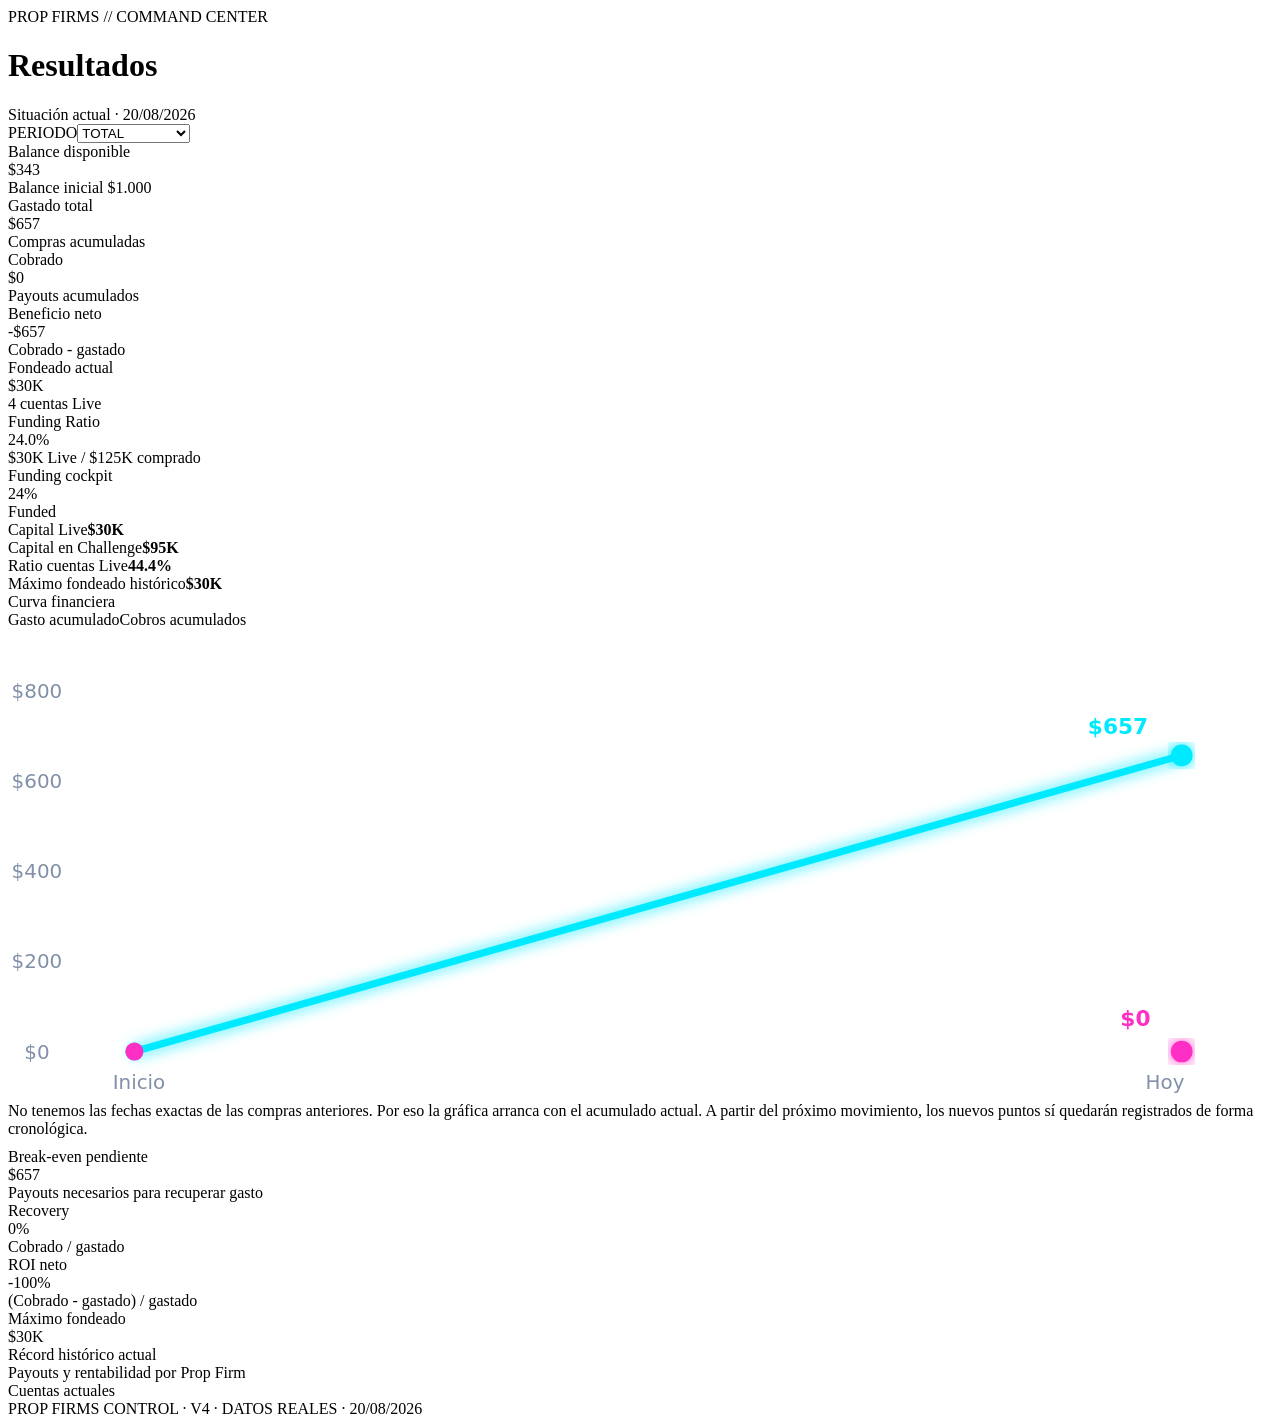
==== index.html @ b9a2f0b6 "Add V4 dashboard layout" ====
<!doctype html><html lang="es"><head><meta charset="utf-8"><meta name="viewport" content="width=device-width,initial-scale=1,viewport-fit=cover"><title>PROP FIRMS // COMMAND CENTER V4</title><link rel="stylesheet" href="style.min.css"></head><body><div class="wrap"><div class="topline"></div><header class="hero"><div class="kicker">PROP FIRMS // COMMAND CENTER</div><h1>Resultados</h1><div class="sub" id="subtitle">Situación actual · 20/08/2026</div><div class="period-row"><span>PERIODO</span><span class="select-wrap"><select id="period"><option value="total">TOTAL</option><option value="2026-08">AGOSTO 2026</option></select></span></div></header><section class="grid results"><div class="card greenLine"><div class="label">Balance disponible</div><div class="value green" id="balance">$343</div><div class="small" id="balanceSmall">Balance inicial $1.000</div></div><div class="card"><div class="label">Gastado total</div><div class="value cyan" id="spent">$657</div><div class="small">Compras acumuladas</div></div><div class="card pinkLine"><div class="label">Cobrado</div><div class="value pink" id="paid">$0</div><div class="small">Payouts acumulados</div></div><div class="card redLine"><div class="label">Beneficio neto</div><div class="value red" id="net">-$657</div><div class="small">Cobrado - gastado</div></div><div class="card greenLine"><div class="label">Fondeado actual</div><div class="value green" id="funded">$30K</div><div class="small" id="liveCount">4 cuentas Live</div></div><div class="card pinkLine"><div class="label">Funding Ratio</div><div class="value pink" id="fundingRatio">24.0%</div><div class="small" id="fundingSmall">$30K Live / $125K comprado</div></div></section><div class="two"><section class="panel"><div class="section-title">Funding cockpit</div><div class="funding-wrap"><div class="donut" id="donut"><div class="donut-inner"><div><div class="donut-number" id="donutNumber">24%</div><div class="donut-label">Funded</div></div></div></div><div><div class="frow"><span>Capital Live</span><strong class="green" id="capitalLive">$30K</strong></div><div class="frow"><span>Capital en Challenge</span><strong class="amber" id="capitalChallenge">$95K</strong></div><div class="frow"><span>Ratio cuentas Live</span><strong class="cyan" id="ratioAccounts">44.4%</strong></div><div class="frow"><span>Máximo fondeado histórico</span><strong class="pink">$30K</strong></div></div></div></section><section class="panel"><div class="section-title">Curva financiera</div><div class="legend"><span class="cyan"><i class="swatch" style="background:var(--cyan)"></i>Gasto acumulado</span><span class="pink"><i class="swatch" style="background:var(--pink)"></i>Cobros acumulados</span></div><div class="chartbox"><svg viewBox="0 0 700 260" role="img" aria-label="Curva acumulada actual de gasto y cobros"><defs><filter id="glowC"><feGaussianBlur stdDeviation="4" result="b"/><feMerge><feMergeNode in="b"/><feMergeNode in="SourceGraphic"/></feMerge></filter><filter id="glowP"><feGaussianBlur stdDeviation="4" result="b"/><feMerge><feMergeNode in="b"/><feMergeNode in="SourceGraphic"/></feMerge></filter></defs><g stroke="rgba(255,255,255,.07)" stroke-width="1"><line x1="58" y1="34" x2="674" y2="34"/><line x1="58" y1="84" x2="674" y2="84"/><line x1="58" y1="134" x2="674" y2="134"/><line x1="58" y1="184" x2="674" y2="184"/><line x1="58" y1="234" x2="674" y2="234"/></g><g fill="#8190a8" font-size="11" font-family="system-ui"><text x="9" y="238">$0</text><text x="2" y="188">$200</text><text x="2" y="138">$400</text><text x="2" y="88">$600</text><text x="2" y="38">$800</text><text x="58" y="255">Inicio</text><text x="630" y="255">Hoy</text></g><polyline id="spendLine" points="70,234 650,70" fill="none" stroke="#00eaff" stroke-width="4" stroke-linecap="round" filter="url(#glowC)"/><circle cx="70" cy="234" r="5" fill="#00eaff"/><circle id="spendDot" cx="650" cy="70" r="6" fill="#00eaff" filter="url(#glowC)"/><polyline id="paidLine" points="70,234 650,234" fill="none" stroke="#ff2ec4" stroke-width="4" stroke-linecap="round" filter="url(#glowP)"/><circle cx="70" cy="234" r="5" fill="#ff2ec4"/><circle id="paidDot" cx="650" cy="234" r="6" fill="#ff2ec4" filter="url(#glowP)"/><g font-size="12" font-family="system-ui" font-weight="700"><text id="spendLabel" x="598" y="58" fill="#00eaff">$657</text><text id="paidLabel" x="616" y="220" fill="#ff2ec4">$0</text></g></svg></div><div class="note" id="chartNote">No tenemos las fechas exactas de las compras anteriores. Por eso la gráfica arranca con el acumulado actual. A partir del próximo movimiento, los nuevos puntos sí quedarán registrados de forma cronológica.</div></section></div><section class="grid mini" style="margin-top:10px"><div class="card"><div class="label">Break-even pendiente</div><div class="value amber" id="breakeven">$657</div><div class="small">Payouts necesarios para recuperar gasto</div></div><div class="card greenLine"><div class="label">Recovery</div><div class="value green" id="recovery">0%</div><div class="small">Cobrado / gastado</div></div><div class="card redLine"><div class="label">ROI neto</div><div class="value red" id="roi">-100%</div><div class="small">(Cobrado - gastado) / gastado</div></div><div class="card greenLine"><div class="label">Máximo fondeado</div><div class="value green">$30K</div><div class="small">Récord histórico actual</div></div></section><section class="panel"><div class="section-title">Payouts y rentabilidad por Prop Firm</div><div class="firmgrid" id="firmGrid"></div></section><section class="panel"><div class="section-title">Cuentas actuales</div><div id="accountList"></div></section><div class="footer">PROP FIRMS CONTROL · V4 · DATOS REALES · 20/08/2026</div></div><script src="app.min.js"></script></body></html>
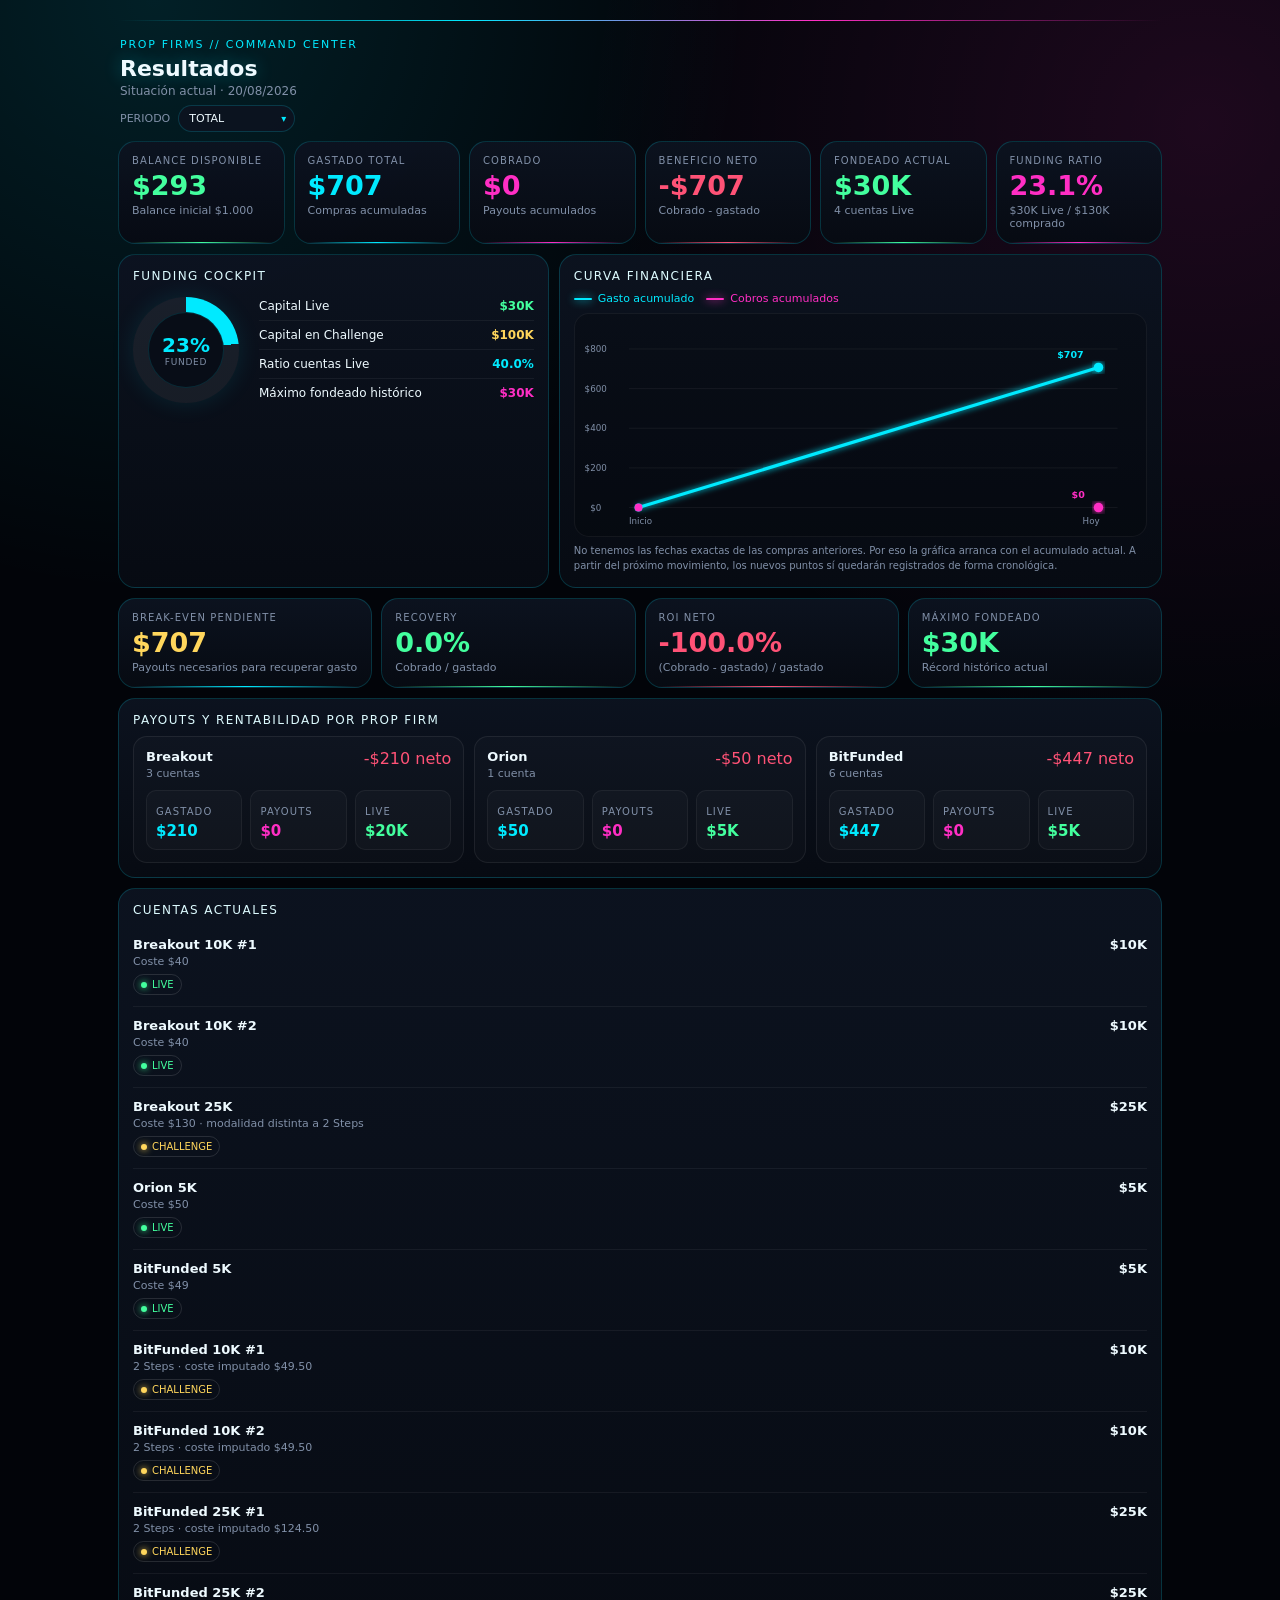
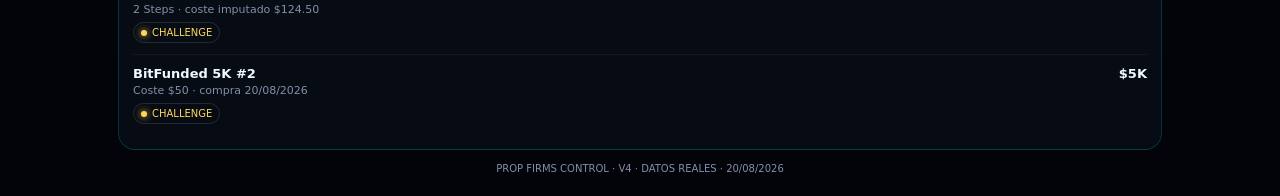
==== commit e31e2ada: "Load live data updates" ====
--- a/index.html
+++ b/index.html
@@ -1 +1 @@
-<!doctype html><html lang="es"><head><meta charset="utf-8"><meta name="viewport" content="width=device-width,initial-scale=1,viewport-fit=cover"><title>PROP FIRMS // COMMAND CENTER V4</title><link rel="stylesheet" href="style.min.css"></head><body><div class="wrap"><div class="topline"></div><header class="hero"><div class="kicker">PROP FIRMS // COMMAND CENTER</div><h1>Resultados</h1><div class="sub" id="subtitle">Situación actual · 20/08/2026</div><div class="period-row"><span>PERIODO</span><span class="select-wrap"><select id="period"><option value="total">TOTAL</option><option value="2026-08">AGOSTO 2026</option></select></span></div></header><section class="grid results"><div class="card greenLine"><div class="label">Balance disponible</div><div class="value green" id="balance">$343</div><div class="small" id="balanceSmall">Balance inicial $1.000</div></div><div class="card"><div class="label">Gastado total</div><div class="value cyan" id="spent">$657</div><div class="small">Compras acumuladas</div></div><div class="card pinkLine"><div class="label">Cobrado</div><div class="value pink" id="paid">$0</div><div class="small">Payouts acumulados</div></div><div class="card redLine"><div class="label">Beneficio neto</div><div class="value red" id="net">-$657</div><div class="small">Cobrado - gastado</div></div><div class="card greenLine"><div class="label">Fondeado actual</div><div class="value green" id="funded">$30K</div><div class="small" id="liveCount">4 cuentas Live</div></div><div class="card pinkLine"><div class="label">Funding Ratio</div><div class="value pink" id="fundingRatio">24.0%</div><div class="small" id="fundingSmall">$30K Live / $125K comprado</div></div></section><div class="two"><section class="panel"><div class="section-title">Funding cockpit</div><div class="funding-wrap"><div class="donut" id="donut"><div class="donut-inner"><div><div class="donut-number" id="donutNumber">24%</div><div class="donut-label">Funded</div></div></div></div><div><div class="frow"><span>Capital Live</span><strong class="green" id="capitalLive">$30K</strong></div><div class="frow"><span>Capital en Challenge</span><strong class="amber" id="capitalChallenge">$95K</strong></div><div class="frow"><span>Ratio cuentas Live</span><strong class="cyan" id="ratioAccounts">44.4%</strong></div><div class="frow"><span>Máximo fondeado histórico</span><strong class="pink">$30K</strong></div></div></div></section><section class="panel"><div class="section-title">Curva financiera</div><div class="legend"><span class="cyan"><i class="swatch" style="background:var(--cyan)"></i>Gasto acumulado</span><span class="pink"><i class="swatch" style="background:var(--pink)"></i>Cobros acumulados</span></div><div class="chartbox"><svg viewBox="0 0 700 260" role="img" aria-label="Curva acumulada actual de gasto y cobros"><defs><filter id="glowC"><feGaussianBlur stdDeviation="4" result="b"/><feMerge><feMergeNode in="b"/><feMergeNode in="SourceGraphic"/></feMerge></filter><filter id="glowP"><feGaussianBlur stdDeviation="4" result="b"/><feMerge><feMergeNode in="b"/><feMergeNode in="SourceGraphic"/></feMerge></filter></defs><g stroke="rgba(255,255,255,.07)" stroke-width="1"><line x1="58" y1="34" x2="674" y2="34"/><line x1="58" y1="84" x2="674" y2="84"/><line x1="58" y1="134" x2="674" y2="134"/><line x1="58" y1="184" x2="674" y2="184"/><line x1="58" y1="234" x2="674" y2="234"/></g><g fill="#8190a8" font-size="11" font-family="system-ui"><text x="9" y="238">$0</text><text x="2" y="188">$200</text><text x="2" y="138">$400</text><text x="2" y="88">$600</text><text x="2" y="38">$800</text><text x="58" y="255">Inicio</text><text x="630" y="255">Hoy</text></g><polyline id="spendLine" points="70,234 650,70" fill="none" stroke="#00eaff" stroke-width="4" stroke-linecap="round" filter="url(#glowC)"/><circle cx="70" cy="234" r="5" fill="#00eaff"/><circle id="spendDot" cx="650" cy="70" r="6" fill="#00eaff" filter="url(#glowC)"/><polyline id="paidLine" points="70,234 650,234" fill="none" stroke="#ff2ec4" stroke-width="4" stroke-linecap="round" filter="url(#glowP)"/><circle cx="70" cy="234" r="5" fill="#ff2ec4"/><circle id="paidDot" cx="650" cy="234" r="6" fill="#ff2ec4" filter="url(#glowP)"/><g font-size="12" font-family="system-ui" font-weight="700"><text id="spendLabel" x="598" y="58" fill="#00eaff">$657</text><text id="paidLabel" x="616" y="220" fill="#ff2ec4">$0</text></g></svg></div><div class="note" id="chartNote">No tenemos las fechas exactas de las compras anteriores. Por eso la gráfica arranca con el acumulado actual. A partir del próximo movimiento, los nuevos puntos sí quedarán registrados de forma cronológica.</div></section></div><section class="grid mini" style="margin-top:10px"><div class="card"><div class="label">Break-even pendiente</div><div class="value amber" id="breakeven">$657</div><div class="small">Payouts necesarios para recuperar gasto</div></div><div class="card greenLine"><div class="label">Recovery</div><div class="value green" id="recovery">0%</div><div class="small">Cobrado / gastado</div></div><div class="card redLine"><div class="label">ROI neto</div><div class="value red" id="roi">-100%</div><div class="small">(Cobrado - gastado) / gastado</div></div><div class="card greenLine"><div class="label">Máximo fondeado</div><div class="value green">$30K</div><div class="small">Récord histórico actual</div></div></section><section class="panel"><div class="section-title">Payouts y rentabilidad por Prop Firm</div><div class="firmgrid" id="firmGrid"></div></section><section class="panel"><div class="section-title">Cuentas actuales</div><div id="accountList"></div></section><div class="footer">PROP FIRMS CONTROL · V4 · DATOS REALES · 20/08/2026</div></div><script src="app.min.js"></script></body></html>+<!doctype html><html lang="es"><head><meta charset="utf-8"><meta name="viewport" content="width=device-width,initial-scale=1,viewport-fit=cover"><title>PROP FIRMS // COMMAND CENTER V4</title><link rel="stylesheet" href="style.min.css"></head><body><div class="wrap"><div class="topline"></div><header class="hero"><div class="kicker">PROP FIRMS // COMMAND CENTER</div><h1>Resultados</h1><div class="sub" id="subtitle">Situación actual · 20/08/2026</div><div class="period-row"><span>PERIODO</span><span class="select-wrap"><select id="period"><option value="total">TOTAL</option><option value="2026-08">AGOSTO 2026</option></select></span></div></header><section class="grid results"><div class="card greenLine"><div class="label">Balance disponible</div><div class="value green" id="balance">$343</div><div class="small" id="balanceSmall">Balance inicial $1.000</div></div><div class="card"><div class="label">Gastado total</div><div class="value cyan" id="spent">$657</div><div class="small">Compras acumuladas</div></div><div class="card pinkLine"><div class="label">Cobrado</div><div class="value pink" id="paid">$0</div><div class="small">Payouts acumulados</div></div><div class="card redLine"><div class="label">Beneficio neto</div><div class="value red" id="net">-$657</div><div class="small">Cobrado - gastado</div></div><div class="card greenLine"><div class="label">Fondeado actual</div><div class="value green" id="funded">$30K</div><div class="small" id="liveCount">4 cuentas Live</div></div><div class="card pinkLine"><div class="label">Funding Ratio</div><div class="value pink" id="fundingRatio">24.0%</div><div class="small" id="fundingSmall">$30K Live / $125K comprado</div></div></section><div class="two"><section class="panel"><div class="section-title">Funding cockpit</div><div class="funding-wrap"><div class="donut" id="donut"><div class="donut-inner"><div><div class="donut-number" id="donutNumber">24%</div><div class="donut-label">Funded</div></div></div></div><div><div class="frow"><span>Capital Live</span><strong class="green" id="capitalLive">$30K</strong></div><div class="frow"><span>Capital en Challenge</span><strong class="amber" id="capitalChallenge">$95K</strong></div><div class="frow"><span>Ratio cuentas Live</span><strong class="cyan" id="ratioAccounts">44.4%</strong></div><div class="frow"><span>Máximo fondeado histórico</span><strong class="pink">$30K</strong></div></div></div></section><section class="panel"><div class="section-title">Curva financiera</div><div class="legend"><span class="cyan"><i class="swatch" style="background:var(--cyan)"></i>Gasto acumulado</span><span class="pink"><i class="swatch" style="background:var(--pink)"></i>Cobros acumulados</span></div><div class="chartbox"><svg viewBox="0 0 700 260" role="img" aria-label="Curva acumulada actual de gasto y cobros"><defs><filter id="glowC"><feGaussianBlur stdDeviation="4" result="b"/><feMerge><feMergeNode in="b"/><feMergeNode in="SourceGraphic"/></feMerge></filter><filter id="glowP"><feGaussianBlur stdDeviation="4" result="b"/><feMerge><feMergeNode in="b"/><feMergeNode in="SourceGraphic"/></feMerge></filter></defs><g stroke="rgba(255,255,255,.07)" stroke-width="1"><line x1="58" y1="34" x2="674" y2="34"/><line x1="58" y1="84" x2="674" y2="84"/><line x1="58" y1="134" x2="674" y2="134"/><line x1="58" y1="184" x2="674" y2="184"/><line x1="58" y1="234" x2="674" y2="234"/></g><g fill="#8190a8" font-size="11" font-family="system-ui"><text x="9" y="238">$0</text><text x="2" y="188">$200</text><text x="2" y="138">$400</text><text x="2" y="88">$600</text><text x="2" y="38">$800</text><text x="58" y="255">Inicio</text><text x="630" y="255">Hoy</text></g><polyline id="spendLine" points="70,234 650,70" fill="none" stroke="#00eaff" stroke-width="4" stroke-linecap="round" filter="url(#glowC)"/><circle cx="70" cy="234" r="5" fill="#00eaff"/><circle id="spendDot" cx="650" cy="70" r="6" fill="#00eaff" filter="url(#glowC)"/><polyline id="paidLine" points="70,234 650,234" fill="none" stroke="#ff2ec4" stroke-width="4" stroke-linecap="round" filter="url(#glowP)"/><circle cx="70" cy="234" r="5" fill="#ff2ec4"/><circle id="paidDot" cx="650" cy="234" r="6" fill="#ff2ec4" filter="url(#glowP)"/><g font-size="12" font-family="system-ui" font-weight="700"><text id="spendLabel" x="598" y="58" fill="#00eaff">$657</text><text id="paidLabel" x="616" y="220" fill="#ff2ec4">$0</text></g></svg></div><div class="note" id="chartNote">No tenemos las fechas exactas de las compras anteriores. Por eso la gráfica arranca con el acumulado actual. A partir del próximo movimiento, los nuevos puntos sí quedarán registrados de forma cronológica.</div></section></div><section class="grid mini" style="margin-top:10px"><div class="card"><div class="label">Break-even pendiente</div><div class="value amber" id="breakeven">$657</div><div class="small">Payouts necesarios para recuperar gasto</div></div><div class="card greenLine"><div class="label">Recovery</div><div class="value green" id="recovery">0%</div><div class="small">Cobrado / gastado</div></div><div class="card redLine"><div class="label">ROI neto</div><div class="value red" id="roi">-100%</div><div class="small">(Cobrado - gastado) / gastado</div></div><div class="card greenLine"><div class="label">Máximo fondeado</div><div class="value green">$30K</div><div class="small">Récord histórico actual</div></div></section><section class="panel"><div class="section-title">Payouts y rentabilidad por Prop Firm</div><div class="firmgrid" id="firmGrid"></div></section><section class="panel"><div class="section-title">Cuentas actuales</div><div id="accountList"></div></section><div class="footer">PROP FIRMS CONTROL · V4 · DATOS REALES · 20/08/2026</div></div><script src="app.min.js"></script><script src="data-live.js"></script></body></html>
--- a/style.min.css
+++ b/style.min.css
@@ -0,0 +1 @@
+:root{--bg:#020409;--panel:#080d17;--panel2:#0c1321;--cyan:#00eaff;--pink:#ff2ec4;--green:#43ff9e;--red:#ff5276;--amber:#ffd65c;--text:#eefaff;--muted:#8190a8;--line:rgba(0,234,255,.18);}*{box-sizing:border-box}body{margin:0;color:var(--text);font-family:Inter,system-ui,-apple-system,Segoe UI,Roboto,sans-serif;background:radial-gradient(circle at 12% 0,rgba(0,234,255,.12),transparent 28%),radial-gradient(circle at 94% 7%,rgba(255,46,196,.11),transparent 30%),var(--bg);}.wrap{max-width:1080px;margin:auto;padding:12px}.topline{height:1px;background:linear-gradient(90deg,transparent,var(--cyan),var(--pink),transparent);margin:2px 0 12px}.hero{padding:5px 2px 7px}.kicker{font-size:11px;letter-spacing:.16em;color:var(--cyan);text-transform:uppercase}h1{font-size:22px;margin:5px 0 3px;text-shadow:0 0 18px rgba(0,234,255,.30)}.sub{font-size:12px;color:var(--muted)}.grid{display:grid;gap:9px}.results{grid-template-columns:repeat(2,1fr)}.card,.panel{background:linear-gradient(180deg,rgba(12,19,32,.96),rgba(7,11,19,.96));border:1px solid var(--line);border-radius:17px;}.card{padding:13px;position:relative;overflow:hidden}.card:after{content:"";position:absolute;left:12px;right:12px;bottom:0;height:1px;background:linear-gradient(90deg,transparent,var(--cyan),transparent)}.card.pinkLine:after{background:linear-gradient(90deg,transparent,var(--pink),transparent)}.card.greenLine:after{background:linear-gradient(90deg,transparent,var(--green),transparent)}.card.redLine:after{background:linear-gradient(90deg,transparent,var(--red),transparent)}.label{font-size:10px;letter-spacing:.11em;text-transform:uppercase;color:var(--muted)}.value{font-size:25px;font-weight:800;margin-top:4px}.small{font-size:11px;color:var(--muted);margin-top:3px}.cyan{color:var(--cyan)}.pink{color:var(--pink)}.green{color:var(--green)}.red{color:var(--red)}.amber{color:var(--amber)}.panel{padding:14px;margin-top:10px}.section-title{font-size:12px;letter-spacing:.12em;text-transform:uppercase;color:#ddfbff;margin-bottom:9px}.funding-wrap{display:grid;grid-template-columns:112px 1fr;gap:14px;align-items:center}.donut{width:106px;height:106px;border-radius:50%;background:conic-gradient(var(--cyan) 0 var(--funding,24%),rgba(255,255,255,.06) var(--funding,24%) 100%);display:grid;place-items:center;box-shadow:0 0 24px rgba(0,234,255,.10)}.donut-inner{width:76px;height:76px;border-radius:50%;background:#080d17;display:grid;place-items:center;text-align:center;border:1px solid rgba(0,234,255,.14)}.donut-number{font-size:20px;font-weight:800;color:var(--cyan)}.donut-label{font-size:9px;color:var(--muted);text-transform:uppercase;letter-spacing:.08em}.frow{display:flex;justify-content:space-between;gap:8px;padding:7px 0;border-bottom:1px solid rgba(255,255,255,.055);font-size:12px}.frow:last-child{border-bottom:none}.chartbox{margin-top:8px;border-radius:15px;background:rgba(0,0,0,.16);border:1px solid rgba(255,255,255,.055);padding:8px}.legend{display:flex;flex-wrap:wrap;gap:12px;font-size:11px;color:var(--muted);margin:2px 0 8px}.legend span{display:inline-flex;align-items:center;gap:6px}.swatch{width:18px;height:2px;border-radius:8px;box-shadow:0 0 8px currentColor}svg{width:100%;height:auto;display:block}.account{display:grid;grid-template-columns:1fr auto;gap:10px;padding:11px 0;border-bottom:1px solid rgba(255,255,255,.055)}.account:last-child{border-bottom:none}.name{font-size:13px;font-weight:700}.meta{font-size:11px;color:var(--muted);margin-top:3px}.badge{display:inline-flex;align-items:center;gap:5px;border-radius:999px;padding:4px 7px;font-size:10px;border:1px solid rgba(255,255,255,.12);margin-top:6px}.dot{width:6px;height:6px;border-radius:50%;background:currentColor;box-shadow:0 0 7px currentColor}.amount{text-align:right;font-weight:700;font-size:13px}.mini{grid-template-columns:repeat(2,1fr)}.firmgrid{display:grid;gap:10px}.firm-card{border:1px solid rgba(255,255,255,.07);border-radius:14px;padding:12px;background:rgba(255,255,255,.02)}.firm-head{display:flex;justify-content:space-between;gap:12px;align-items:flex-start}.firm-name{font-weight:800;font-size:13px}.firm-metrics{display:grid;grid-template-columns:repeat(3,1fr);gap:8px;margin-top:10px}.firm-metrics div{background:rgba(255,255,255,.025);border:1px solid rgba(255,255,255,.055);border-radius:10px;padding:9px}.firm-metrics strong{display:block;margin-top:3px;font-size:15px}.note{font-size:10px;color:var(--muted);margin-top:7px;line-height:1.45}.footer{text-align:center;color:var(--muted);font-size:10px;padding:13px 0 4px}.period-row{display:flex;align-items:center;gap:8px;margin:7px 0 2px;font-size:11px;color:var(--muted)}.period-row select{appearance:none;background:rgba(12,19,32,.96);color:var(--text);border:1px solid var(--line);border-radius:999px;padding:6px 26px 6px 10px;font:inherit;outline:none}.period-row .select-wrap{position:relative;display:inline-flex;align-items:center}.period-row .select-wrap:after{content:"▾";position:absolute;right:9px;color:var(--cyan);pointer-events:none;font-size:10px}@media(min-width:760px){.wrap{padding:18px}.results{grid-template-columns:repeat(6,1fr)}.mini{grid-template-columns:repeat(4,1fr)}.value{font-size:27px}.two{display:grid;grid-template-columns:1fr 1.4fr;gap:10px}.two .panel{margin-top:10px}.firmgrid{grid-template-columns:repeat(3,1fr)}}
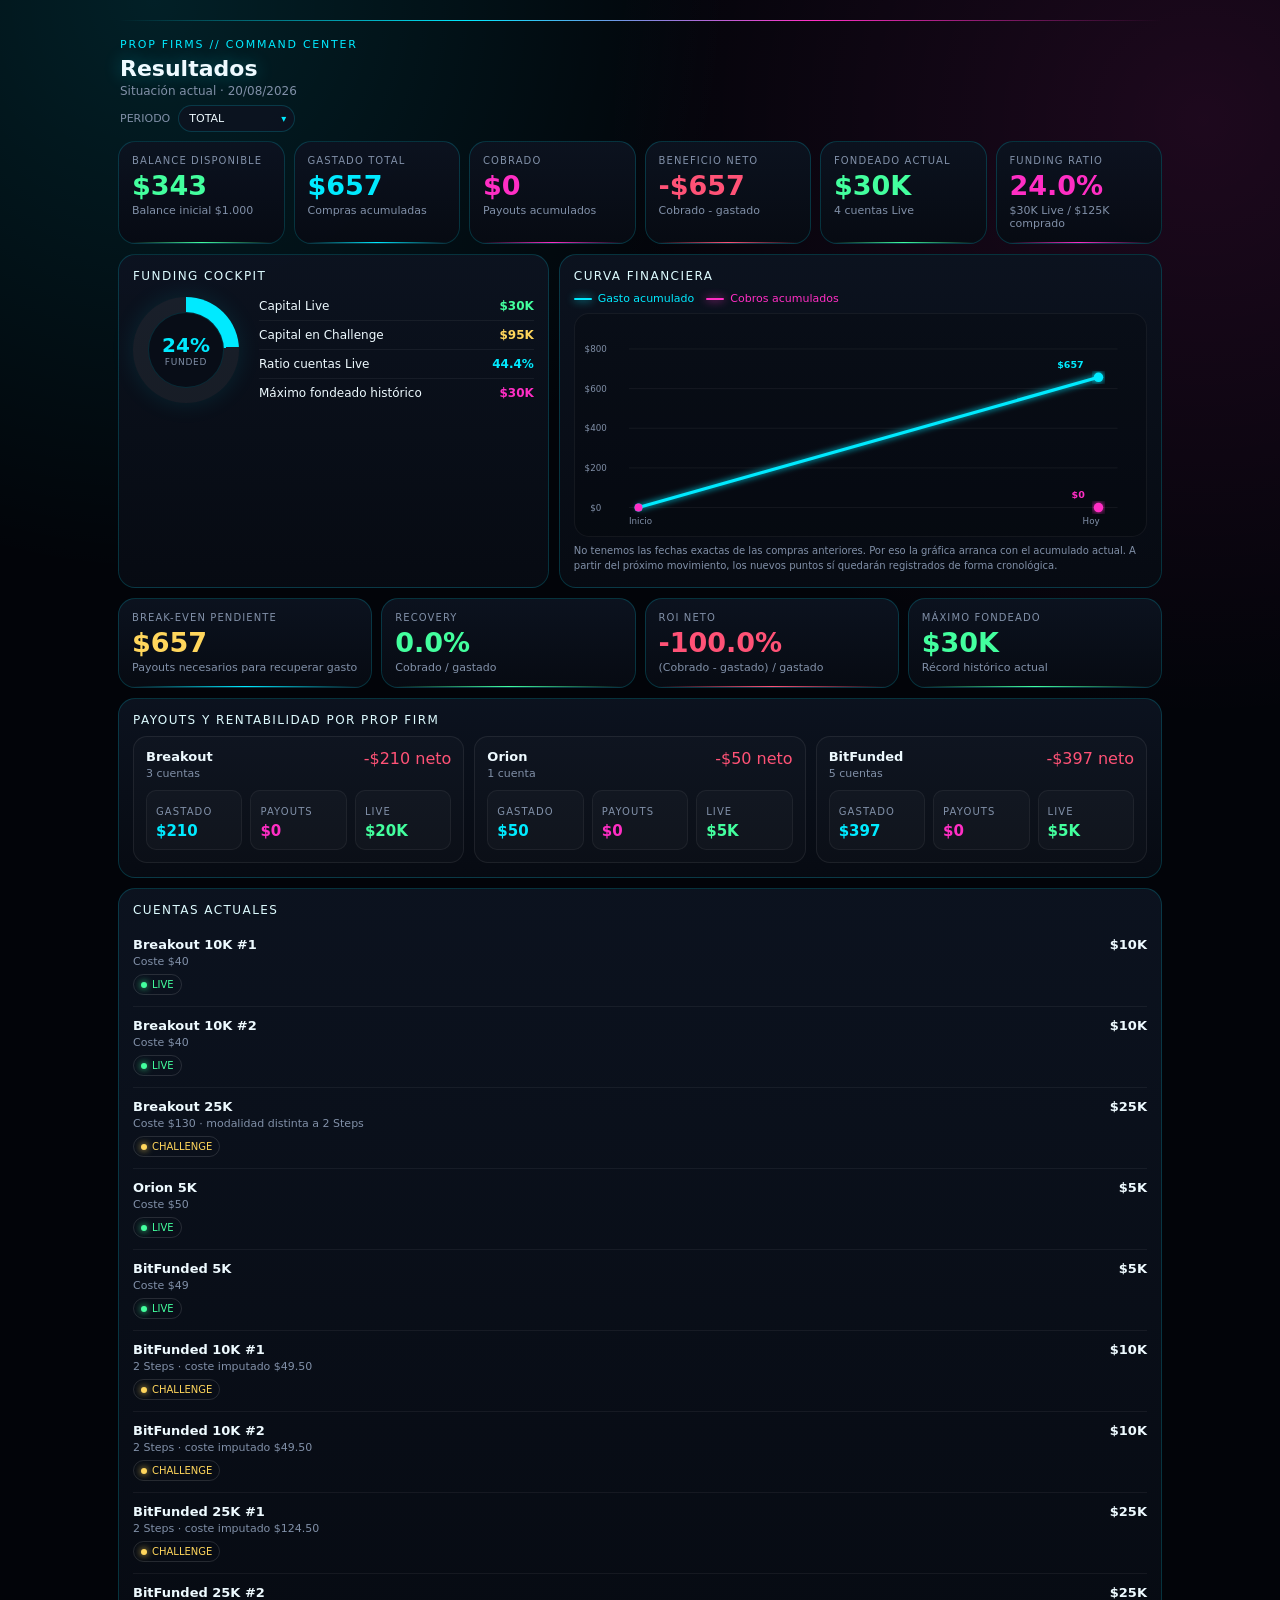
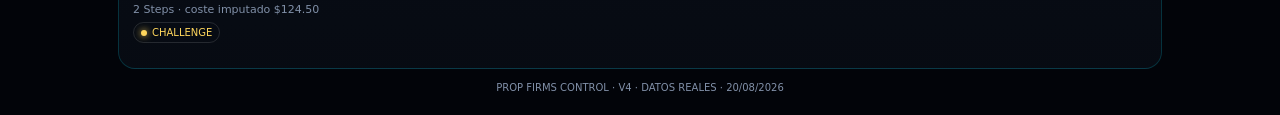
==== commit 1f077003: "Remove test purchase hook" ====
--- a/index.html
+++ b/index.html
@@ -1 +1 @@
-<!doctype html><html lang="es"><head><meta charset="utf-8"><meta name="viewport" content="width=device-width,initial-scale=1,viewport-fit=cover"><title>PROP FIRMS // COMMAND CENTER V4</title><link rel="stylesheet" href="style.min.css"></head><body><div class="wrap"><div class="topline"></div><header class="hero"><div class="kicker">PROP FIRMS // COMMAND CENTER</div><h1>Resultados</h1><div class="sub" id="subtitle">Situación actual · 20/08/2026</div><div class="period-row"><span>PERIODO</span><span class="select-wrap"><select id="period"><option value="total">TOTAL</option><option value="2026-08">AGOSTO 2026</option></select></span></div></header><section class="grid results"><div class="card greenLine"><div class="label">Balance disponible</div><div class="value green" id="balance">$343</div><div class="small" id="balanceSmall">Balance inicial $1.000</div></div><div class="card"><div class="label">Gastado total</div><div class="value cyan" id="spent">$657</div><div class="small">Compras acumuladas</div></div><div class="card pinkLine"><div class="label">Cobrado</div><div class="value pink" id="paid">$0</div><div class="small">Payouts acumulados</div></div><div class="card redLine"><div class="label">Beneficio neto</div><div class="value red" id="net">-$657</div><div class="small">Cobrado - gastado</div></div><div class="card greenLine"><div class="label">Fondeado actual</div><div class="value green" id="funded">$30K</div><div class="small" id="liveCount">4 cuentas Live</div></div><div class="card pinkLine"><div class="label">Funding Ratio</div><div class="value pink" id="fundingRatio">24.0%</div><div class="small" id="fundingSmall">$30K Live / $125K comprado</div></div></section><div class="two"><section class="panel"><div class="section-title">Funding cockpit</div><div class="funding-wrap"><div class="donut" id="donut"><div class="donut-inner"><div><div class="donut-number" id="donutNumber">24%</div><div class="donut-label">Funded</div></div></div></div><div><div class="frow"><span>Capital Live</span><strong class="green" id="capitalLive">$30K</strong></div><div class="frow"><span>Capital en Challenge</span><strong class="amber" id="capitalChallenge">$95K</strong></div><div class="frow"><span>Ratio cuentas Live</span><strong class="cyan" id="ratioAccounts">44.4%</strong></div><div class="frow"><span>Máximo fondeado histórico</span><strong class="pink">$30K</strong></div></div></div></section><section class="panel"><div class="section-title">Curva financiera</div><div class="legend"><span class="cyan"><i class="swatch" style="background:var(--cyan)"></i>Gasto acumulado</span><span class="pink"><i class="swatch" style="background:var(--pink)"></i>Cobros acumulados</span></div><div class="chartbox"><svg viewBox="0 0 700 260" role="img" aria-label="Curva acumulada actual de gasto y cobros"><defs><filter id="glowC"><feGaussianBlur stdDeviation="4" result="b"/><feMerge><feMergeNode in="b"/><feMergeNode in="SourceGraphic"/></feMerge></filter><filter id="glowP"><feGaussianBlur stdDeviation="4" result="b"/><feMerge><feMergeNode in="b"/><feMergeNode in="SourceGraphic"/></feMerge></filter></defs><g stroke="rgba(255,255,255,.07)" stroke-width="1"><line x1="58" y1="34" x2="674" y2="34"/><line x1="58" y1="84" x2="674" y2="84"/><line x1="58" y1="134" x2="674" y2="134"/><line x1="58" y1="184" x2="674" y2="184"/><line x1="58" y1="234" x2="674" y2="234"/></g><g fill="#8190a8" font-size="11" font-family="system-ui"><text x="9" y="238">$0</text><text x="2" y="188">$200</text><text x="2" y="138">$400</text><text x="2" y="88">$600</text><text x="2" y="38">$800</text><text x="58" y="255">Inicio</text><text x="630" y="255">Hoy</text></g><polyline id="spendLine" points="70,234 650,70" fill="none" stroke="#00eaff" stroke-width="4" stroke-linecap="round" filter="url(#glowC)"/><circle cx="70" cy="234" r="5" fill="#00eaff"/><circle id="spendDot" cx="650" cy="70" r="6" fill="#00eaff" filter="url(#glowC)"/><polyline id="paidLine" points="70,234 650,234" fill="none" stroke="#ff2ec4" stroke-width="4" stroke-linecap="round" filter="url(#glowP)"/><circle cx="70" cy="234" r="5" fill="#ff2ec4"/><circle id="paidDot" cx="650" cy="234" r="6" fill="#ff2ec4" filter="url(#glowP)"/><g font-size="12" font-family="system-ui" font-weight="700"><text id="spendLabel" x="598" y="58" fill="#00eaff">$657</text><text id="paidLabel" x="616" y="220" fill="#ff2ec4">$0</text></g></svg></div><div class="note" id="chartNote">No tenemos las fechas exactas de las compras anteriores. Por eso la gráfica arranca con el acumulado actual. A partir del próximo movimiento, los nuevos puntos sí quedarán registrados de forma cronológica.</div></section></div><section class="grid mini" style="margin-top:10px"><div class="card"><div class="label">Break-even pendiente</div><div class="value amber" id="breakeven">$657</div><div class="small">Payouts necesarios para recuperar gasto</div></div><div class="card greenLine"><div class="label">Recovery</div><div class="value green" id="recovery">0%</div><div class="small">Cobrado / gastado</div></div><div class="card redLine"><div class="label">ROI neto</div><div class="value red" id="roi">-100%</div><div class="small">(Cobrado - gastado) / gastado</div></div><div class="card greenLine"><div class="label">Máximo fondeado</div><div class="value green">$30K</div><div class="small">Récord histórico actual</div></div></section><section class="panel"><div class="section-title">Payouts y rentabilidad por Prop Firm</div><div class="firmgrid" id="firmGrid"></div></section><section class="panel"><div class="section-title">Cuentas actuales</div><div id="accountList"></div></section><div class="footer">PROP FIRMS CONTROL · V4 · DATOS REALES · 20/08/2026</div></div><script src="app.min.js"></script><script src="data-live.js"></script></body></html>+<!doctype html><html lang="es"><head><meta charset="utf-8"><meta name="viewport" content="width=device-width,initial-scale=1,viewport-fit=cover"><title>PROP FIRMS // COMMAND CENTER V4</title><link rel="stylesheet" href="style.min.css"></head><body><div class="wrap"><div class="topline"></div><header class="hero"><div class="kicker">PROP FIRMS // COMMAND CENTER</div><h1>Resultados</h1><div class="sub" id="subtitle">Situación actual · 20/08/2026</div><div class="period-row"><span>PERIODO</span><span class="select-wrap"><select id="period"><option value="total">TOTAL</option><option value="2026-08">AGOSTO 2026</option></select></span></div></header><section class="grid results"><div class="card greenLine"><div class="label">Balance disponible</div><div class="value green" id="balance">$343</div><div class="small" id="balanceSmall">Balance inicial $1.000</div></div><div class="card"><div class="label">Gastado total</div><div class="value cyan" id="spent">$657</div><div class="small">Compras acumuladas</div></div><div class="card pinkLine"><div class="label">Cobrado</div><div class="value pink" id="paid">$0</div><div class="small">Payouts acumulados</div></div><div class="card redLine"><div class="label">Beneficio neto</div><div class="value red" id="net">-$657</div><div class="small">Cobrado - gastado</div></div><div class="card greenLine"><div class="label">Fondeado actual</div><div class="value green" id="funded">$30K</div><div class="small" id="liveCount">4 cuentas Live</div></div><div class="card pinkLine"><div class="label">Funding Ratio</div><div class="value pink" id="fundingRatio">24.0%</div><div class="small" id="fundingSmall">$30K Live / $125K comprado</div></div></section><div class="two"><section class="panel"><div class="section-title">Funding cockpit</div><div class="funding-wrap"><div class="donut" id="donut"><div class="donut-inner"><div><div class="donut-number" id="donutNumber">24%</div><div class="donut-label">Funded</div></div></div></div><div><div class="frow"><span>Capital Live</span><strong class="green" id="capitalLive">$30K</strong></div><div class="frow"><span>Capital en Challenge</span><strong class="amber" id="capitalChallenge">$95K</strong></div><div class="frow"><span>Ratio cuentas Live</span><strong class="cyan" id="ratioAccounts">44.4%</strong></div><div class="frow"><span>Máximo fondeado histórico</span><strong class="pink">$30K</strong></div></div></div></section><section class="panel"><div class="section-title">Curva financiera</div><div class="legend"><span class="cyan"><i class="swatch" style="background:var(--cyan)"></i>Gasto acumulado</span><span class="pink"><i class="swatch" style="background:var(--pink)"></i>Cobros acumulados</span></div><div class="chartbox"><svg viewBox="0 0 700 260" role="img" aria-label="Curva acumulada actual de gasto y cobros"><defs><filter id="glowC"><feGaussianBlur stdDeviation="4" result="b"/><feMerge><feMergeNode in="b"/><feMergeNode in="SourceGraphic"/></feMerge></filter><filter id="glowP"><feGaussianBlur stdDeviation="4" result="b"/><feMerge><feMergeNode in="b"/><feMergeNode in="SourceGraphic"/></feMerge></filter></defs><g stroke="rgba(255,255,255,.07)" stroke-width="1"><line x1="58" y1="34" x2="674" y2="34"/><line x1="58" y1="84" x2="674" y2="84"/><line x1="58" y1="134" x2="674" y2="134"/><line x1="58" y1="184" x2="674" y2="184"/><line x1="58" y1="234" x2="674" y2="234"/></g><g fill="#8190a8" font-size="11" font-family="system-ui"><text x="9" y="238">$0</text><text x="2" y="188">$200</text><text x="2" y="138">$400</text><text x="2" y="88">$600</text><text x="2" y="38">$800</text><text x="58" y="255">Inicio</text><text x="630" y="255">Hoy</text></g><polyline id="spendLine" points="70,234 650,70" fill="none" stroke="#00eaff" stroke-width="4" stroke-linecap="round" filter="url(#glowC)"/><circle cx="70" cy="234" r="5" fill="#00eaff"/><circle id="spendDot" cx="650" cy="70" r="6" fill="#00eaff" filter="url(#glowC)"/><polyline id="paidLine" points="70,234 650,234" fill="none" stroke="#ff2ec4" stroke-width="4" stroke-linecap="round" filter="url(#glowP)"/><circle cx="70" cy="234" r="5" fill="#ff2ec4"/><circle id="paidDot" cx="650" cy="234" r="6" fill="#ff2ec4" filter="url(#glowP)"/><g font-size="12" font-family="system-ui" font-weight="700"><text id="spendLabel" x="598" y="58" fill="#00eaff">$657</text><text id="paidLabel" x="616" y="220" fill="#ff2ec4">$0</text></g></svg></div><div class="note" id="chartNote">No tenemos las fechas exactas de las compras anteriores. Por eso la gráfica arranca con el acumulado actual. A partir del próximo movimiento, los nuevos puntos sí quedarán registrados de forma cronológica.</div></section></div><section class="grid mini" style="margin-top:10px"><div class="card"><div class="label">Break-even pendiente</div><div class="value amber" id="breakeven">$657</div><div class="small">Payouts necesarios para recuperar gasto</div></div><div class="card greenLine"><div class="label">Recovery</div><div class="value green" id="recovery">0%</div><div class="small">Cobrado / gastado</div></div><div class="card redLine"><div class="label">ROI neto</div><div class="value red" id="roi">-100%</div><div class="small">(Cobrado - gastado) / gastado</div></div><div class="card greenLine"><div class="label">Máximo fondeado</div><div class="value green">$30K</div><div class="small">Récord histórico actual</div></div></section><section class="panel"><div class="section-title">Payouts y rentabilidad por Prop Firm</div><div class="firmgrid" id="firmGrid"></div></section><section class="panel"><div class="section-title">Cuentas actuales</div><div id="accountList"></div></section><div class="footer">PROP FIRMS CONTROL · V4 · DATOS REALES · 20/08/2026</div></div><script src="app.min.js"></script></body></html>
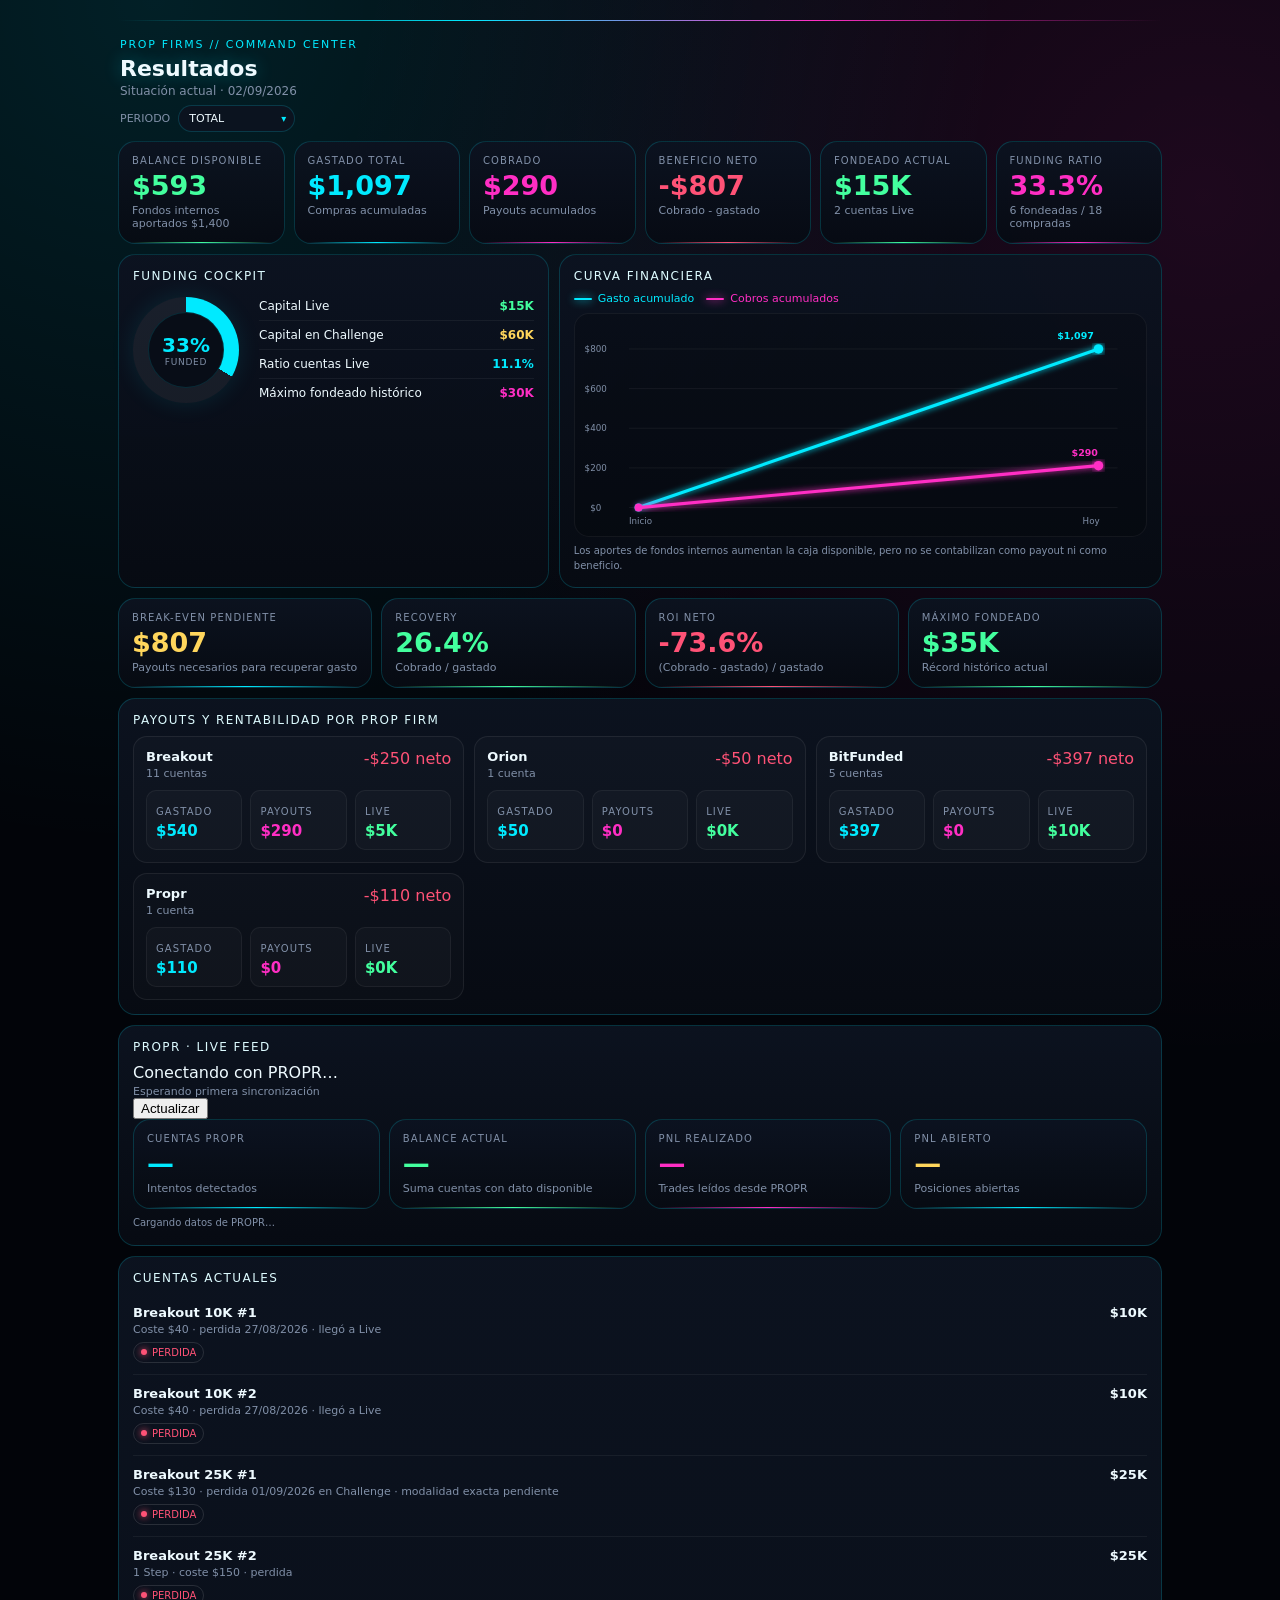
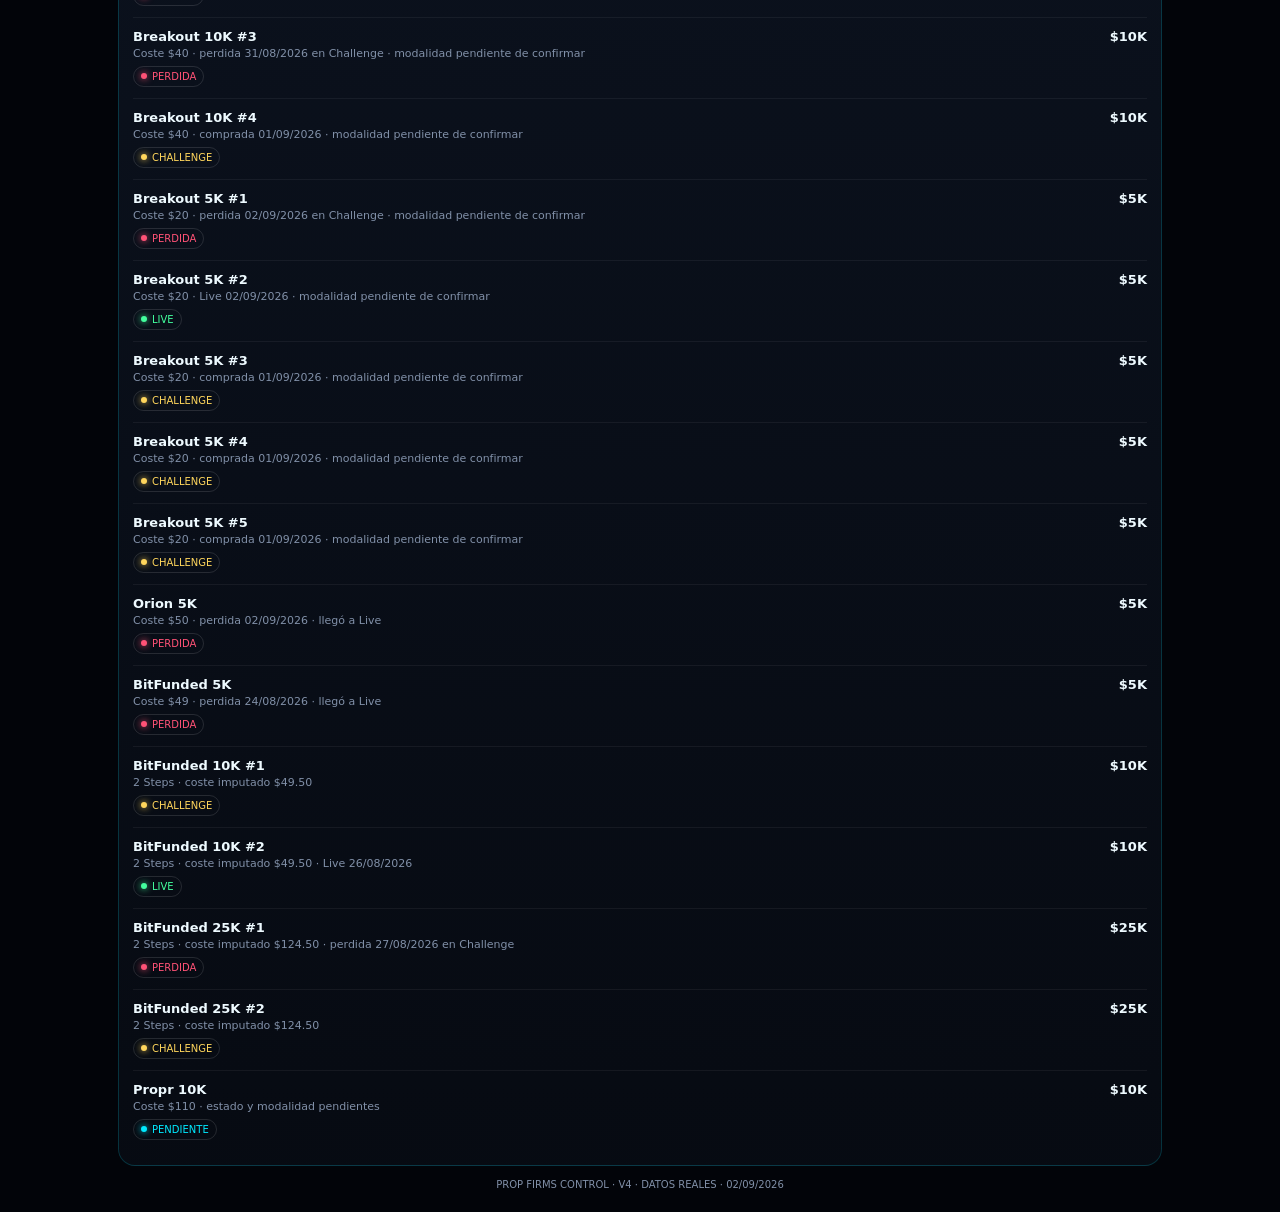
==== commit 0bf7f2f8: "Add live PROPR dashboard panel" ====
--- a/index.html
+++ b/index.html
@@ -1 +1 @@
-<!doctype html><html lang="es"><head><meta charset="utf-8"><meta name="viewport" content="width=device-width,initial-scale=1,viewport-fit=cover"><title>PROP FIRMS // COMMAND CENTER V4</title><link rel="stylesheet" href="style.min.css"></head><body><div class="wrap"><div class="topline"></div><header class="hero"><div class="kicker">PROP FIRMS // COMMAND CENTER</div><h1>Resultados</h1><div class="sub" id="subtitle">Situación actual · 20/08/2026</div><div class="period-row"><span>PERIODO</span><span class="select-wrap"><select id="period"><option value="total">TOTAL</option><option value="2026-08">AGOSTO 2026</option></select></span></div></header><section class="grid results"><div class="card greenLine"><div class="label">Balance disponible</div><div class="value green" id="balance">$343</div><div class="small" id="balanceSmall">Balance inicial $1.000</div></div><div class="card"><div class="label">Gastado total</div><div class="value cyan" id="spent">$657</div><div class="small">Compras acumuladas</div></div><div class="card pinkLine"><div class="label">Cobrado</div><div class="value pink" id="paid">$0</div><div class="small">Payouts acumulados</div></div><div class="card redLine"><div class="label">Beneficio neto</div><div class="value red" id="net">-$657</div><div class="small">Cobrado - gastado</div></div><div class="card greenLine"><div class="label">Fondeado actual</div><div class="value green" id="funded">$30K</div><div class="small" id="liveCount">4 cuentas Live</div></div><div class="card pinkLine"><div class="label">Funding Ratio</div><div class="value pink" id="fundingRatio">24.0%</div><div class="small" id="fundingSmall">$30K Live / $125K comprado</div></div></section><div class="two"><section class="panel"><div class="section-title">Funding cockpit</div><div class="funding-wrap"><div class="donut" id="donut"><div class="donut-inner"><div><div class="donut-number" id="donutNumber">24%</div><div class="donut-label">Funded</div></div></div></div><div><div class="frow"><span>Capital Live</span><strong class="green" id="capitalLive">$30K</strong></div><div class="frow"><span>Capital en Challenge</span><strong class="amber" id="capitalChallenge">$95K</strong></div><div class="frow"><span>Ratio cuentas Live</span><strong class="cyan" id="ratioAccounts">44.4%</strong></div><div class="frow"><span>Máximo fondeado histórico</span><strong class="pink">$30K</strong></div></div></div></section><section class="panel"><div class="section-title">Curva financiera</div><div class="legend"><span class="cyan"><i class="swatch" style="background:var(--cyan)"></i>Gasto acumulado</span><span class="pink"><i class="swatch" style="background:var(--pink)"></i>Cobros acumulados</span></div><div class="chartbox"><svg viewBox="0 0 700 260" role="img" aria-label="Curva acumulada actual de gasto y cobros"><defs><filter id="glowC"><feGaussianBlur stdDeviation="4" result="b"/><feMerge><feMergeNode in="b"/><feMergeNode in="SourceGraphic"/></feMerge></filter><filter id="glowP"><feGaussianBlur stdDeviation="4" result="b"/><feMerge><feMergeNode in="b"/><feMergeNode in="SourceGraphic"/></feMerge></filter></defs><g stroke="rgba(255,255,255,.07)" stroke-width="1"><line x1="58" y1="34" x2="674" y2="34"/><line x1="58" y1="84" x2="674" y2="84"/><line x1="58" y1="134" x2="674" y2="134"/><line x1="58" y1="184" x2="674" y2="184"/><line x1="58" y1="234" x2="674" y2="234"/></g><g fill="#8190a8" font-size="11" font-family="system-ui"><text x="9" y="238">$0</text><text x="2" y="188">$200</text><text x="2" y="138">$400</text><text x="2" y="88">$600</text><text x="2" y="38">$800</text><text x="58" y="255">Inicio</text><text x="630" y="255">Hoy</text></g><polyline id="spendLine" points="70,234 650,70" fill="none" stroke="#00eaff" stroke-width="4" stroke-linecap="round" filter="url(#glowC)"/><circle cx="70" cy="234" r="5" fill="#00eaff"/><circle id="spendDot" cx="650" cy="70" r="6" fill="#00eaff" filter="url(#glowC)"/><polyline id="paidLine" points="70,234 650,234" fill="none" stroke="#ff2ec4" stroke-width="4" stroke-linecap="round" filter="url(#glowP)"/><circle cx="70" cy="234" r="5" fill="#ff2ec4"/><circle id="paidDot" cx="650" cy="234" r="6" fill="#ff2ec4" filter="url(#glowP)"/><g font-size="12" font-family="system-ui" font-weight="700"><text id="spendLabel" x="598" y="58" fill="#00eaff">$657</text><text id="paidLabel" x="616" y="220" fill="#ff2ec4">$0</text></g></svg></div><div class="note" id="chartNote">No tenemos las fechas exactas de las compras anteriores. Por eso la gráfica arranca con el acumulado actual. A partir del próximo movimiento, los nuevos puntos sí quedarán registrados de forma cronológica.</div></section></div><section class="grid mini" style="margin-top:10px"><div class="card"><div class="label">Break-even pendiente</div><div class="value amber" id="breakeven">$657</div><div class="small">Payouts necesarios para recuperar gasto</div></div><div class="card greenLine"><div class="label">Recovery</div><div class="value green" id="recovery">0%</div><div class="small">Cobrado / gastado</div></div><div class="card redLine"><div class="label">ROI neto</div><div class="value red" id="roi">-100%</div><div class="small">(Cobrado - gastado) / gastado</div></div><div class="card greenLine"><div class="label">Máximo fondeado</div><div class="value green">$30K</div><div class="small">Récord histórico actual</div></div></section><section class="panel"><div class="section-title">Payouts y rentabilidad por Prop Firm</div><div class="firmgrid" id="firmGrid"></div></section><section class="panel"><div class="section-title">Cuentas actuales</div><div id="accountList"></div></section><div class="footer">PROP FIRMS CONTROL · V4 · DATOS REALES · 20/08/2026</div></div><script src="app.min.js"></script></body></html>+<!doctype html><html lang="es"><head><meta charset="utf-8"><meta name="viewport" content="width=device-width,initial-scale=1,viewport-fit=cover"><title>PROP FIRMS // COMMAND CENTER V4</title><link rel="stylesheet" href="style.min.css"></head><body><div class="wrap"><div class="topline"></div><header class="hero"><div class="kicker">PROP FIRMS // COMMAND CENTER</div><h1>Resultados</h1><div class="sub" id="subtitle">Situación actual · 20/08/2026</div><div class="period-row"><span>PERIODO</span><span class="select-wrap"><select id="period"><option value="total">TOTAL</option><option value="2026-08">AGOSTO 2026</option></select></span></div></header><section class="grid results"><div class="card greenLine"><div class="label">Balance disponible</div><div class="value green" id="balance">$343</div><div class="small" id="balanceSmall">Balance inicial $1.000</div></div><div class="card"><div class="label">Gastado total</div><div class="value cyan" id="spent">$657</div><div class="small">Compras acumuladas</div></div><div class="card pinkLine"><div class="label">Cobrado</div><div class="value pink" id="paid">$0</div><div class="small">Payouts acumulados</div></div><div class="card redLine"><div class="label">Beneficio neto</div><div class="value red" id="net">-$657</div><div class="small">Cobrado - gastado</div></div><div class="card greenLine"><div class="label">Fondeado actual</div><div class="value green" id="funded">$30K</div><div class="small" id="liveCount">4 cuentas Live</div></div><div class="card pinkLine"><div class="label">Funding Ratio</div><div class="value pink" id="fundingRatio">24.0%</div><div class="small" id="fundingSmall">$30K Live / $125K comprado</div></div></section><div class="two"><section class="panel"><div class="section-title">Funding cockpit</div><div class="funding-wrap"><div class="donut" id="donut"><div class="donut-inner"><div><div class="donut-number" id="donutNumber">24%</div><div class="donut-label">Funded</div></div></div></div><div><div class="frow"><span>Capital Live</span><strong class="green" id="capitalLive">$30K</strong></div><div class="frow"><span>Capital en Challenge</span><strong class="amber" id="capitalChallenge">$95K</strong></div><div class="frow"><span>Ratio cuentas Live</span><strong class="cyan" id="ratioAccounts">44.4%</strong></div><div class="frow"><span>Máximo fondeado histórico</span><strong class="pink">$30K</strong></div></div></div></section><section class="panel"><div class="section-title">Curva financiera</div><div class="legend"><span class="cyan"><i class="swatch" style="background:var(--cyan)"></i>Gasto acumulado</span><span class="pink"><i class="swatch" style="background:var(--pink)"></i>Cobros acumulados</span></div><div class="chartbox"><svg viewBox="0 0 700 260" role="img" aria-label="Curva acumulada actual de gasto y cobros"><defs><filter id="glowC"><feGaussianBlur stdDeviation="4" result="b"/><feMerge><feMergeNode in="b"/><feMergeNode in="SourceGraphic"/></feMerge></filter><filter id="glowP"><feGaussianBlur stdDeviation="4" result="b"/><feMerge><feMergeNode in="b"/><feMergeNode in="SourceGraphic"/></feMerge></filter></defs><g stroke="rgba(255,255,255,.07)" stroke-width="1"><line x1="58" y1="34" x2="674" y2="34"/><line x1="58" y1="84" x2="674" y2="84"/><line x1="58" y1="134" x2="674" y2="134"/><line x1="58" y1="184" x2="674" y2="184"/><line x1="58" y1="234" x2="674" y2="234"/></g><g fill="#8190a8" font-size="11" font-family="system-ui"><text x="9" y="238">$0</text><text x="2" y="188">$200</text><text x="2" y="138">$400</text><text x="2" y="88">$600</text><text x="2" y="38">$800</text><text x="58" y="255">Inicio</text><text x="630" y="255">Hoy</text></g><polyline id="spendLine" points="70,234 650,70" fill="none" stroke="#00eaff" stroke-width="4" stroke-linecap="round" filter="url(#glowC)"/><circle cx="70" cy="234" r="5" fill="#00eaff"/><circle id="spendDot" cx="650" cy="70" r="6" fill="#00eaff" filter="url(#glowC)"/><polyline id="paidLine" points="70,234 650,234" fill="none" stroke="#ff2ec4" stroke-width="4" stroke-linecap="round" filter="url(#glowP)"/><circle cx="70" cy="234" r="5" fill="#ff2ec4"/><circle id="paidDot" cx="650" cy="234" r="6" fill="#ff2ec4" filter="url(#glowP)"/><g font-size="12" font-family="system-ui" font-weight="700"><text id="spendLabel" x="598" y="58" fill="#00eaff">$657</text><text id="paidLabel" x="616" y="220" fill="#ff2ec4">$0</text></g></svg></div><div class="note" id="chartNote">No tenemos las fechas exactas de las compras anteriores. Por eso la gráfica arranca con el acumulado actual. A partir del próximo movimiento, los nuevos puntos sí quedarán registrados de forma cronológica.</div></section></div><section class="grid mini" style="margin-top:10px"><div class="card"><div class="label">Break-even pendiente</div><div class="value amber" id="breakeven">$657</div><div class="small">Payouts necesarios para recuperar gasto</div></div><div class="card greenLine"><div class="label">Recovery</div><div class="value green" id="recovery">0%</div><div class="small">Cobrado / gastado</div></div><div class="card redLine"><div class="label">ROI neto</div><div class="value red" id="roi">-100%</div><div class="small">(Cobrado - gastado) / gastado</div></div><div class="card greenLine"><div class="label">Máximo fondeado</div><div class="value green">$30K</div><div class="small">Récord histórico actual</div></div></section><section class="panel"><div class="section-title">Payouts y rentabilidad por Prop Firm</div><div class="firmgrid" id="firmGrid"></div></section><section class="panel"><div class="section-title">PROPR · Live feed</div><div class="live-head"><div><div class="live-status" id="proprStatus"><span class="dot"></span>Conectando con PROPR…</div><div class="small" id="proprUpdated">Esperando primera sincronización</div></div><button id="proprRefresh" class="refresh-btn" type="button">Actualizar</button></div><section class="grid mini live-kpis"><div class="card"><div class="label">Cuentas PROPR</div><div class="value cyan" id="proprAccounts">—</div><div class="small">Intentos detectados</div></div><div class="card greenLine"><div class="label">Balance actual</div><div class="value green" id="proprBalance">—</div><div class="small">Suma cuentas con dato disponible</div></div><div class="card pinkLine"><div class="label">PnL realizado</div><div class="value pink" id="proprRealized">—</div><div class="small">Trades leídos desde PROPR</div></div><div class="card"><div class="label">PnL abierto</div><div class="value amber" id="proprUnrealized">—</div><div class="small">Posiciones abiertas</div></div></section><div id="proprAccountList" class="live-list"><div class="note">Cargando datos de PROPR…</div></div></section><section class="panel"><div class="section-title">Cuentas actuales</div><div id="accountList"></div></section><div class="footer">PROP FIRMS CONTROL · V4 · DATOS REALES · 20/08/2026</div></div><script src="app.min.js"></script></body></html>
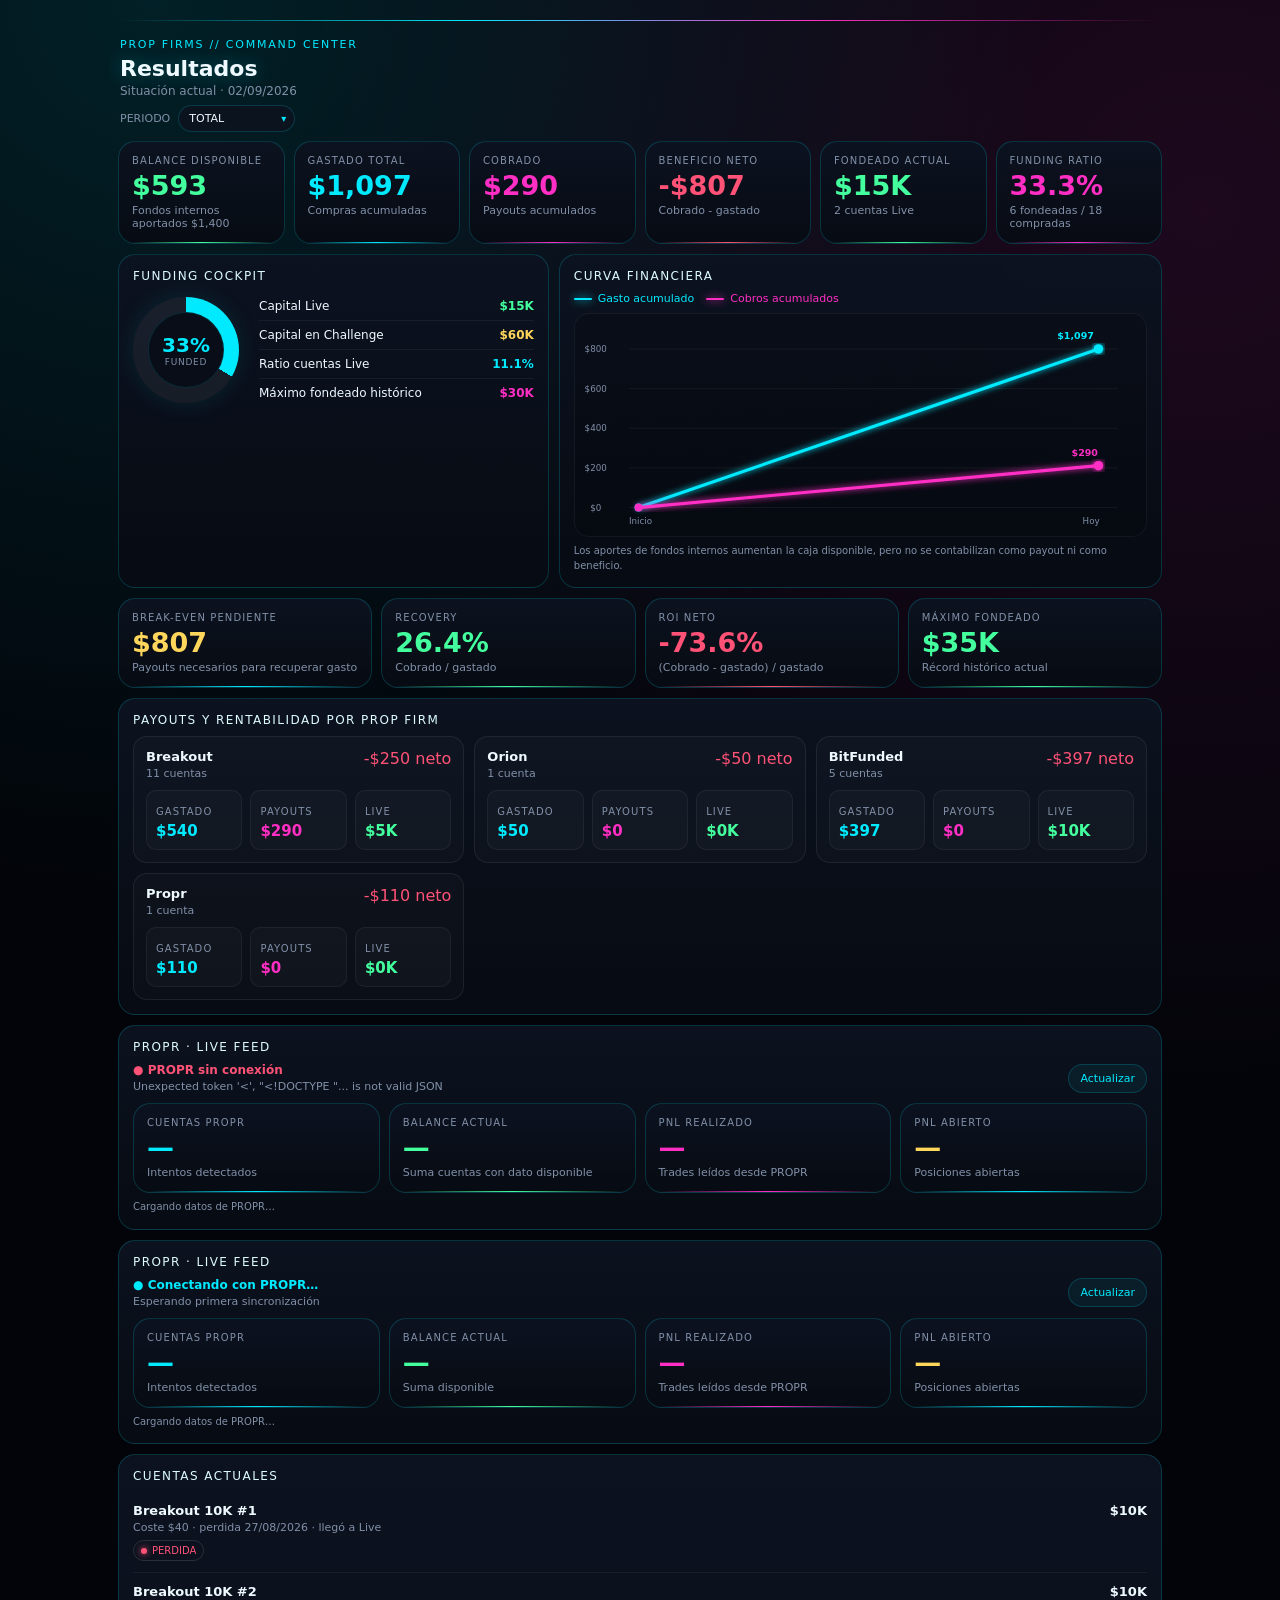
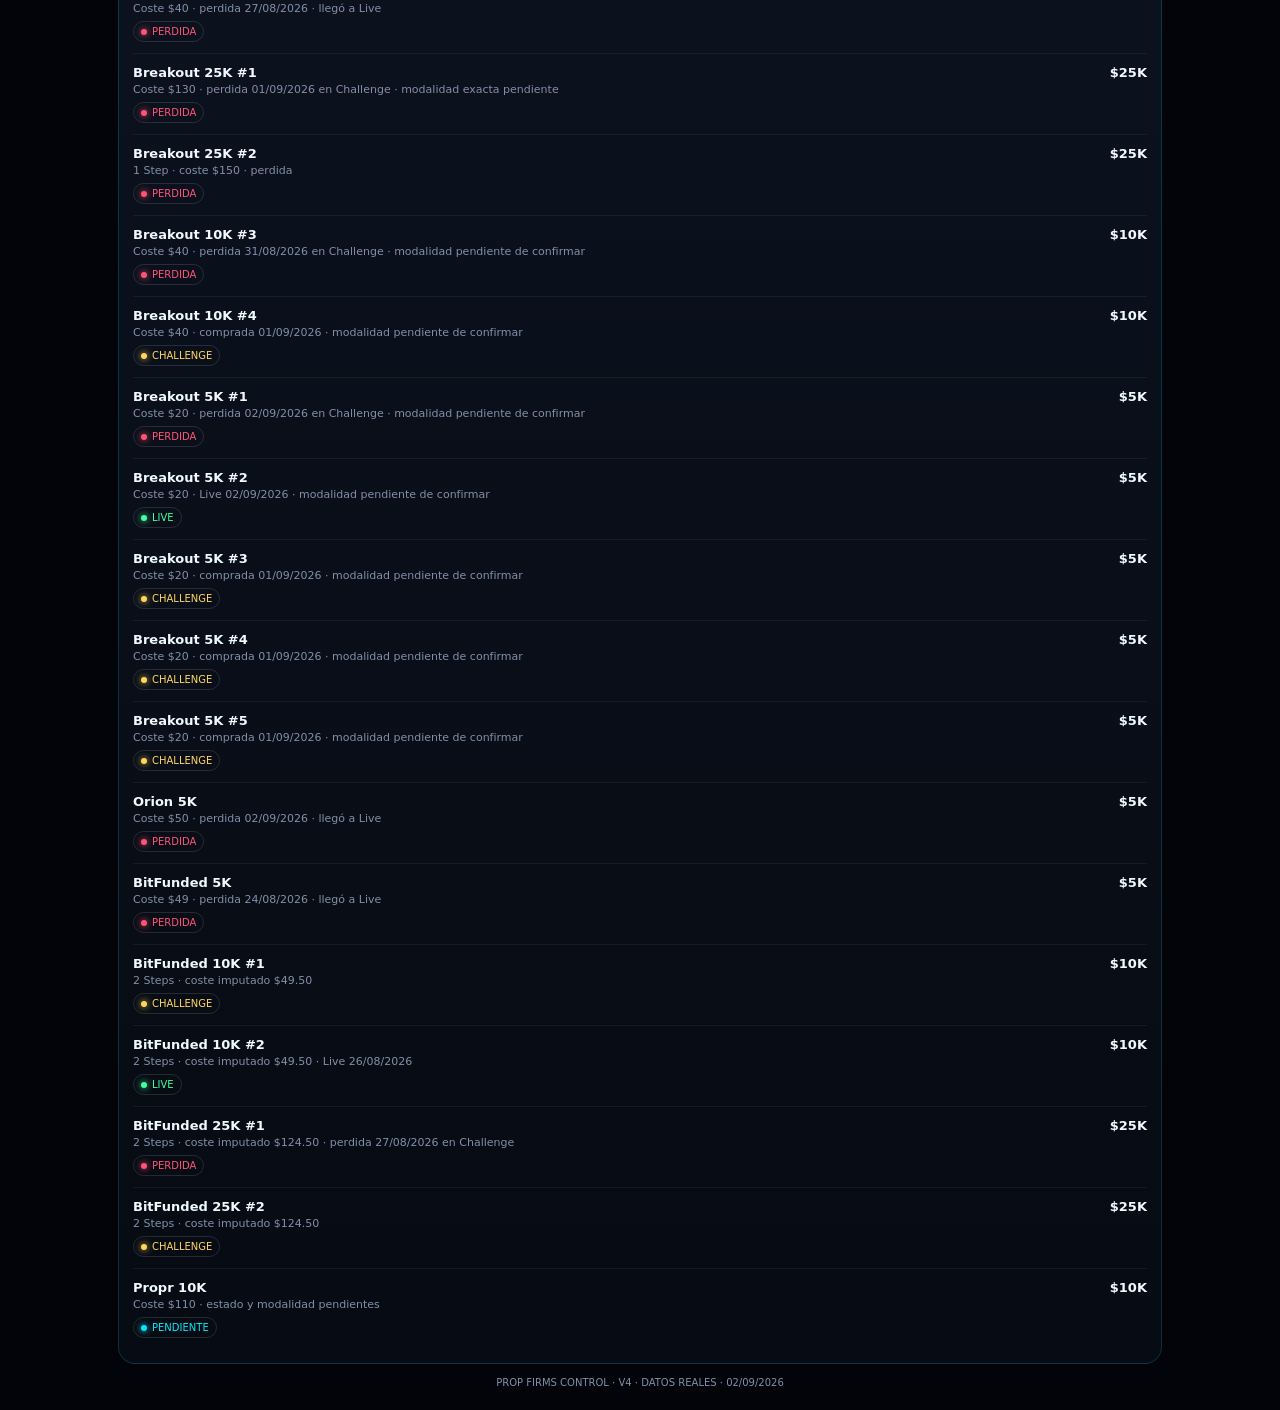
==== commit 79edec1e: "Add PROPR live feed to dashboard" ====
--- a/index.html
+++ b/index.html
@@ -1 +1 @@
-<!doctype html><html lang="es"><head><meta charset="utf-8"><meta name="viewport" content="width=device-width,initial-scale=1,viewport-fit=cover"><title>PROP FIRMS // COMMAND CENTER V4</title><link rel="stylesheet" href="style.min.css"></head><body><div class="wrap"><div class="topline"></div><header class="hero"><div class="kicker">PROP FIRMS // COMMAND CENTER</div><h1>Resultados</h1><div class="sub" id="subtitle">Situación actual · 20/08/2026</div><div class="period-row"><span>PERIODO</span><span class="select-wrap"><select id="period"><option value="total">TOTAL</option><option value="2026-08">AGOSTO 2026</option></select></span></div></header><section class="grid results"><div class="card greenLine"><div class="label">Balance disponible</div><div class="value green" id="balance">$343</div><div class="small" id="balanceSmall">Balance inicial $1.000</div></div><div class="card"><div class="label">Gastado total</div><div class="value cyan" id="spent">$657</div><div class="small">Compras acumuladas</div></div><div class="card pinkLine"><div class="label">Cobrado</div><div class="value pink" id="paid">$0</div><div class="small">Payouts acumulados</div></div><div class="card redLine"><div class="label">Beneficio neto</div><div class="value red" id="net">-$657</div><div class="small">Cobrado - gastado</div></div><div class="card greenLine"><div class="label">Fondeado actual</div><div class="value green" id="funded">$30K</div><div class="small" id="liveCount">4 cuentas Live</div></div><div class="card pinkLine"><div class="label">Funding Ratio</div><div class="value pink" id="fundingRatio">24.0%</div><div class="small" id="fundingSmall">$30K Live / $125K comprado</div></div></section><div class="two"><section class="panel"><div class="section-title">Funding cockpit</div><div class="funding-wrap"><div class="donut" id="donut"><div class="donut-inner"><div><div class="donut-number" id="donutNumber">24%</div><div class="donut-label">Funded</div></div></div></div><div><div class="frow"><span>Capital Live</span><strong class="green" id="capitalLive">$30K</strong></div><div class="frow"><span>Capital en Challenge</span><strong class="amber" id="capitalChallenge">$95K</strong></div><div class="frow"><span>Ratio cuentas Live</span><strong class="cyan" id="ratioAccounts">44.4%</strong></div><div class="frow"><span>Máximo fondeado histórico</span><strong class="pink">$30K</strong></div></div></div></section><section class="panel"><div class="section-title">Curva financiera</div><div class="legend"><span class="cyan"><i class="swatch" style="background:var(--cyan)"></i>Gasto acumulado</span><span class="pink"><i class="swatch" style="background:var(--pink)"></i>Cobros acumulados</span></div><div class="chartbox"><svg viewBox="0 0 700 260" role="img" aria-label="Curva acumulada actual de gasto y cobros"><defs><filter id="glowC"><feGaussianBlur stdDeviation="4" result="b"/><feMerge><feMergeNode in="b"/><feMergeNode in="SourceGraphic"/></feMerge></filter><filter id="glowP"><feGaussianBlur stdDeviation="4" result="b"/><feMerge><feMergeNode in="b"/><feMergeNode in="SourceGraphic"/></feMerge></filter></defs><g stroke="rgba(255,255,255,.07)" stroke-width="1"><line x1="58" y1="34" x2="674" y2="34"/><line x1="58" y1="84" x2="674" y2="84"/><line x1="58" y1="134" x2="674" y2="134"/><line x1="58" y1="184" x2="674" y2="184"/><line x1="58" y1="234" x2="674" y2="234"/></g><g fill="#8190a8" font-size="11" font-family="system-ui"><text x="9" y="238">$0</text><text x="2" y="188">$200</text><text x="2" y="138">$400</text><text x="2" y="88">$600</text><text x="2" y="38">$800</text><text x="58" y="255">Inicio</text><text x="630" y="255">Hoy</text></g><polyline id="spendLine" points="70,234 650,70" fill="none" stroke="#00eaff" stroke-width="4" stroke-linecap="round" filter="url(#glowC)"/><circle cx="70" cy="234" r="5" fill="#00eaff"/><circle id="spendDot" cx="650" cy="70" r="6" fill="#00eaff" filter="url(#glowC)"/><polyline id="paidLine" points="70,234 650,234" fill="none" stroke="#ff2ec4" stroke-width="4" stroke-linecap="round" filter="url(#glowP)"/><circle cx="70" cy="234" r="5" fill="#ff2ec4"/><circle id="paidDot" cx="650" cy="234" r="6" fill="#ff2ec4" filter="url(#glowP)"/><g font-size="12" font-family="system-ui" font-weight="700"><text id="spendLabel" x="598" y="58" fill="#00eaff">$657</text><text id="paidLabel" x="616" y="220" fill="#ff2ec4">$0</text></g></svg></div><div class="note" id="chartNote">No tenemos las fechas exactas de las compras anteriores. Por eso la gráfica arranca con el acumulado actual. A partir del próximo movimiento, los nuevos puntos sí quedarán registrados de forma cronológica.</div></section></div><section class="grid mini" style="margin-top:10px"><div class="card"><div class="label">Break-even pendiente</div><div class="value amber" id="breakeven">$657</div><div class="small">Payouts necesarios para recuperar gasto</div></div><div class="card greenLine"><div class="label">Recovery</div><div class="value green" id="recovery">0%</div><div class="small">Cobrado / gastado</div></div><div class="card redLine"><div class="label">ROI neto</div><div class="value red" id="roi">-100%</div><div class="small">(Cobrado - gastado) / gastado</div></div><div class="card greenLine"><div class="label">Máximo fondeado</div><div class="value green">$30K</div><div class="small">Récord histórico actual</div></div></section><section class="panel"><div class="section-title">Payouts y rentabilidad por Prop Firm</div><div class="firmgrid" id="firmGrid"></div></section><section class="panel"><div class="section-title">PROPR · Live feed</div><div class="live-head"><div><div class="live-status" id="proprStatus"><span class="dot"></span>Conectando con PROPR…</div><div class="small" id="proprUpdated">Esperando primera sincronización</div></div><button id="proprRefresh" class="refresh-btn" type="button">Actualizar</button></div><section class="grid mini live-kpis"><div class="card"><div class="label">Cuentas PROPR</div><div class="value cyan" id="proprAccounts">—</div><div class="small">Intentos detectados</div></div><div class="card greenLine"><div class="label">Balance actual</div><div class="value green" id="proprBalance">—</div><div class="small">Suma cuentas con dato disponible</div></div><div class="card pinkLine"><div class="label">PnL realizado</div><div class="value pink" id="proprRealized">—</div><div class="small">Trades leídos desde PROPR</div></div><div class="card"><div class="label">PnL abierto</div><div class="value amber" id="proprUnrealized">—</div><div class="small">Posiciones abiertas</div></div></section><div id="proprAccountList" class="live-list"><div class="note">Cargando datos de PROPR…</div></div></section><section class="panel"><div class="section-title">Cuentas actuales</div><div id="accountList"></div></section><div class="footer">PROP FIRMS CONTROL · V4 · DATOS REALES · 20/08/2026</div></div><script src="app.min.js"></script></body></html>+<!doctype html><html lang="es"><head><meta charset="utf-8"><meta name="viewport" content="width=device-width,initial-scale=1,viewport-fit=cover"><title>PROP FIRMS // COMMAND CENTER V4</title><link rel="stylesheet" href="style.min.css"><link rel="stylesheet" href="propr-live.css"></head><body><div class="wrap"><div class="topline"></div><header class="hero"><div class="kicker">PROP FIRMS // COMMAND CENTER</div><h1>Resultados</h1><div class="sub" id="subtitle">Situación actual · 20/08/2026</div><div class="period-row"><span>PERIODO</span><span class="select-wrap"><select id="period"><option value="total">TOTAL</option><option value="2026-08">AGOSTO 2026</option></select></span></div></header><section class="grid results"><div class="card greenLine"><div class="label">Balance disponible</div><div class="value green" id="balance">$343</div><div class="small" id="balanceSmall">Balance inicial $1.000</div></div><div class="card"><div class="label">Gastado total</div><div class="value cyan" id="spent">$657</div><div class="small">Compras acumuladas</div></div><div class="card pinkLine"><div class="label">Cobrado</div><div class="value pink" id="paid">$0</div><div class="small">Payouts acumulados</div></div><div class="card redLine"><div class="label">Beneficio neto</div><div class="value red" id="net">-$657</div><div class="small">Cobrado - gastado</div></div><div class="card greenLine"><div class="label">Fondeado actual</div><div class="value green" id="funded">$30K</div><div class="small" id="liveCount">4 cuentas Live</div></div><div class="card pinkLine"><div class="label">Funding Ratio</div><div class="value pink" id="fundingRatio">24.0%</div><div class="small" id="fundingSmall">$30K Live / $125K comprado</div></div></section><div class="two"><section class="panel"><div class="section-title">Funding cockpit</div><div class="funding-wrap"><div class="donut" id="donut"><div class="donut-inner"><div><div class="donut-number" id="donutNumber">24%</div><div class="donut-label">Funded</div></div></div></div><div><div class="frow"><span>Capital Live</span><strong class="green" id="capitalLive">$30K</strong></div><div class="frow"><span>Capital en Challenge</span><strong class="amber" id="capitalChallenge">$95K</strong></div><div class="frow"><span>Ratio cuentas Live</span><strong class="cyan" id="ratioAccounts">44.4%</strong></div><div class="frow"><span>Máximo fondeado histórico</span><strong class="pink">$30K</strong></div></div></div></section><section class="panel"><div class="section-title">Curva financiera</div><div class="legend"><span class="cyan"><i class="swatch" style="background:var(--cyan)"></i>Gasto acumulado</span><span class="pink"><i class="swatch" style="background:var(--pink)"></i>Cobros acumulados</span></div><div class="chartbox"><svg viewBox="0 0 700 260" role="img" aria-label="Curva acumulada actual de gasto y cobros"><defs><filter id="glowC"><feGaussianBlur stdDeviation="4" result="b"/><feMerge><feMergeNode in="b"/><feMergeNode in="SourceGraphic"/></feMerge></filter><filter id="glowP"><feGaussianBlur stdDeviation="4" result="b"/><feMerge><feMergeNode in="b"/><feMergeNode in="SourceGraphic"/></feMerge></filter></defs><g stroke="rgba(255,255,255,.07)" stroke-width="1"><line x1="58" y1="34" x2="674" y2="34"/><line x1="58" y1="84" x2="674" y2="84"/><line x1="58" y1="134" x2="674" y2="134"/><line x1="58" y1="184" x2="674" y2="184"/><line x1="58" y1="234" x2="674" y2="234"/></g><g fill="#8190a8" font-size="11" font-family="system-ui"><text x="9" y="238">$0</text><text x="2" y="188">$200</text><text x="2" y="138">$400</text><text x="2" y="88">$600</text><text x="2" y="38">$800</text><text x="58" y="255">Inicio</text><text x="630" y="255">Hoy</text></g><polyline id="spendLine" points="70,234 650,70" fill="none" stroke="#00eaff" stroke-width="4" stroke-linecap="round" filter="url(#glowC)"/><circle cx="70" cy="234" r="5" fill="#00eaff"/><circle id="spendDot" cx="650" cy="70" r="6" fill="#00eaff" filter="url(#glowC)"/><polyline id="paidLine" points="70,234 650,234" fill="none" stroke="#ff2ec4" stroke-width="4" stroke-linecap="round" filter="url(#glowP)"/><circle cx="70" cy="234" r="5" fill="#ff2ec4"/><circle id="paidDot" cx="650" cy="234" r="6" fill="#ff2ec4" filter="url(#glowP)"/><g font-size="12" font-family="system-ui" font-weight="700"><text id="spendLabel" x="598" y="58" fill="#00eaff">$657</text><text id="paidLabel" x="616" y="220" fill="#ff2ec4">$0</text></g></svg></div><div class="note" id="chartNote">No tenemos las fechas exactas de las compras anteriores. Por eso la gráfica arranca con el acumulado actual. A partir del próximo movimiento, los nuevos puntos sí quedarán registrados de forma cronológica.</div></section></div><section class="grid mini" style="margin-top:10px"><div class="card"><div class="label">Break-even pendiente</div><div class="value amber" id="breakeven">$657</div><div class="small">Payouts necesarios para recuperar gasto</div></div><div class="card greenLine"><div class="label">Recovery</div><div class="value green" id="recovery">0%</div><div class="small">Cobrado / gastado</div></div><div class="card redLine"><div class="label">ROI neto</div><div class="value red" id="roi">-100%</div><div class="small">(Cobrado - gastado) / gastado</div></div><div class="card greenLine"><div class="label">Máximo fondeado</div><div class="value green">$30K</div><div class="small">Récord histórico actual</div></div></section><section class="panel"><div class="section-title">Payouts y rentabilidad por Prop Firm</div><div class="firmgrid" id="firmGrid"></div></section><section class="panel"><div class="section-title">PROPR · Live feed</div><div class="live-head"><div><div class="live-status" id="proprStatus"><span class="dot"></span>Conectando con PROPR…</div><div class="small" id="proprUpdated">Esperando primera sincronización</div></div><button id="proprRefresh" class="refresh-btn" type="button">Actualizar</button></div><section class="grid mini live-kpis"><div class="card"><div class="label">Cuentas PROPR</div><div class="value cyan" id="proprAccounts">—</div><div class="small">Intentos detectados</div></div><div class="card greenLine"><div class="label">Balance actual</div><div class="value green" id="proprBalance">—</div><div class="small">Suma cuentas con dato disponible</div></div><div class="card pinkLine"><div class="label">PnL realizado</div><div class="value pink" id="proprRealized">—</div><div class="small">Trades leídos desde PROPR</div></div><div class="card"><div class="label">PnL abierto</div><div class="value amber" id="proprUnrealized">—</div><div class="small">Posiciones abiertas</div></div></section><div id="proprAccountList" class="live-list"><div class="note">Cargando datos de PROPR…</div></div></section><section class="panel"><div class="section-title">PROPR · Live feed</div><div class="live-head"><div><div class="live-status" id="proprStatus">● Conectando con PROPR…</div><div class="small" id="proprUpdated">Esperando primera sincronización</div></div><button id="proprRefresh" class="refresh-btn" type="button">Actualizar</button></div><section class="grid mini live-kpis"><div class="card"><div class="label">Cuentas PROPR</div><div class="value cyan" id="proprAccounts">—</div><div class="small">Intentos detectados</div></div><div class="card greenLine"><div class="label">Balance actual</div><div class="value green" id="proprBalance">—</div><div class="small">Suma disponible</div></div><div class="card pinkLine"><div class="label">PnL realizado</div><div class="value pink" id="proprRealized">—</div><div class="small">Trades leídos desde PROPR</div></div><div class="card"><div class="label">PnL abierto</div><div class="value amber" id="proprUnrealized">—</div><div class="small">Posiciones abiertas</div></div></section><div id="proprAccountList" class="live-list"><div class="note">Cargando datos de PROPR…</div></div></section><section class="panel"><div class="section-title">Cuentas actuales</div><div id="accountList"></div></section><div class="footer">PROP FIRMS CONTROL · V4 · DATOS REALES · 20/08/2026</div></div><script src="app.min.js"></script><script src="propr-live.js"></script></body></html>
--- a/style.min.css
+++ b/style.min.css
@@ -1 +1 @@
-:root{--bg:#020409;--panel:#080d17;--panel2:#0c1321;--cyan:#00eaff;--pink:#ff2ec4;--green:#43ff9e;--red:#ff5276;--amber:#ffd65c;--text:#eefaff;--muted:#8190a8;--line:rgba(0,234,255,.18);}*{box-sizing:border-box}body{margin:0;color:var(--text);font-family:Inter,system-ui,-apple-system,Segoe UI,Roboto,sans-serif;background:radial-gradient(circle at 12% 0,rgba(0,234,255,.12),transparent 28%),radial-gradient(circle at 94% 7%,rgba(255,46,196,.11),transparent 30%),var(--bg);}.wrap{max-width:1080px;margin:auto;padding:12px}.topline{height:1px;background:linear-gradient(90deg,transparent,var(--cyan),var(--pink),transparent);margin:2px 0 12px}.hero{padding:5px 2px 7px}.kicker{font-size:11px;letter-spacing:.16em;color:var(--cyan);text-transform:uppercase}h1{font-size:22px;margin:5px 0 3px;text-shadow:0 0 18px rgba(0,234,255,.30)}.sub{font-size:12px;color:var(--muted)}.grid{display:grid;gap:9px}.results{grid-template-columns:repeat(2,1fr)}.card,.panel{background:linear-gradient(180deg,rgba(12,19,32,.96),rgba(7,11,19,.96));border:1px solid var(--line);border-radius:17px;}.card{padding:13px;position:relative;overflow:hidden}.card:after{content:"";position:absolute;left:12px;right:12px;bottom:0;height:1px;background:linear-gradient(90deg,transparent,var(--cyan),transparent)}.card.pinkLine:after{background:linear-gradient(90deg,transparent,var(--pink),transparent)}.card.greenLine:after{background:linear-gradient(90deg,transparent,var(--green),transparent)}.card.redLine:after{background:linear-gradient(90deg,transparent,var(--red),transparent)}.label{font-size:10px;letter-spacing:.11em;text-transform:uppercase;color:var(--muted)}.value{font-size:25px;font-weight:800;margin-top:4px}.small{font-size:11px;color:var(--muted);margin-top:3px}.cyan{color:var(--cyan)}.pink{color:var(--pink)}.green{color:var(--green)}.red{color:var(--red)}.amber{color:var(--amber)}.panel{padding:14px;margin-top:10px}.section-title{font-size:12px;letter-spacing:.12em;text-transform:uppercase;color:#ddfbff;margin-bottom:9px}.funding-wrap{display:grid;grid-template-columns:112px 1fr;gap:14px;align-items:center}.donut{width:106px;height:106px;border-radius:50%;background:conic-gradient(var(--cyan) 0 var(--funding,24%),rgba(255,255,255,.06) var(--funding,24%) 100%);display:grid;place-items:center;box-shadow:0 0 24px rgba(0,234,255,.10)}.donut-inner{width:76px;height:76px;border-radius:50%;background:#080d17;display:grid;place-items:center;text-align:center;border:1px solid rgba(0,234,255,.14)}.donut-number{font-size:20px;font-weight:800;color:var(--cyan)}.donut-label{font-size:9px;color:var(--muted);text-transform:uppercase;letter-spacing:.08em}.frow{display:flex;justify-content:space-between;gap:8px;padding:7px 0;border-bottom:1px solid rgba(255,255,255,.055);font-size:12px}.frow:last-child{border-bottom:none}.chartbox{margin-top:8px;border-radius:15px;background:rgba(0,0,0,.16);border:1px solid rgba(255,255,255,.055);padding:8px}.legend{display:flex;flex-wrap:wrap;gap:12px;font-size:11px;color:var(--muted);margin:2px 0 8px}.legend span{display:inline-flex;align-items:center;gap:6px}.swatch{width:18px;height:2px;border-radius:8px;box-shadow:0 0 8px currentColor}svg{width:100%;height:auto;display:block}.account{display:grid;grid-template-columns:1fr auto;gap:10px;padding:11px 0;border-bottom:1px solid rgba(255,255,255,.055)}.account:last-child{border-bottom:none}.name{font-size:13px;font-weight:700}.meta{font-size:11px;color:var(--muted);margin-top:3px}.badge{display:inline-flex;align-items:center;gap:5px;border-radius:999px;padding:4px 7px;font-size:10px;border:1px solid rgba(255,255,255,.12);margin-top:6px}.dot{width:6px;height:6px;border-radius:50%;background:currentColor;box-shadow:0 0 7px currentColor}.amount{text-align:right;font-weight:700;font-size:13px}.mini{grid-template-columns:repeat(2,1fr)}.firmgrid{display:grid;gap:10px}.firm-card{border:1px solid rgba(255,255,255,.07);border-radius:14px;padding:12px;background:rgba(255,255,255,.02)}.firm-head{display:flex;justify-content:space-between;gap:12px;align-items:flex-start}.firm-name{font-weight:800;font-size:13px}.firm-metrics{display:grid;grid-template-columns:repeat(3,1fr);gap:8px;margin-top:10px}.firm-metrics div{background:rgba(255,255,255,.025);border:1px solid rgba(255,255,255,.055);border-radius:10px;padding:9px}.firm-metrics strong{display:block;margin-top:3px;font-size:15px}.note{font-size:10px;color:var(--muted);margin-top:7px;line-height:1.45}.footer{text-align:center;color:var(--muted);font-size:10px;padding:13px 0 4px}.period-row{display:flex;align-items:center;gap:8px;margin:7px 0 2px;font-size:11px;color:var(--muted)}.period-row select{appearance:none;background:rgba(12,19,32,.96);color:var(--text);border:1px solid var(--line);border-radius:999px;padding:6px 26px 6px 10px;font:inherit;outline:none}.period-row .select-wrap{position:relative;display:inline-flex;align-items:center}.period-row .select-wrap:after{content:"▾";position:absolute;right:9px;color:var(--cyan);pointer-events:none;font-size:10px}@media(min-width:760px){.wrap{padding:18px}.results{grid-template-columns:repeat(6,1fr)}.mini{grid-template-columns:repeat(4,1fr)}.value{font-size:27px}.two{display:grid;grid-template-columns:1fr 1.4fr;gap:10px}.two .panel{margin-top:10px}.firmgrid{grid-template-columns:repeat(3,1fr)}}+:root{--bg:#020409;--panel:#080d17;--panel2:#0c1321;--cyan:#00eaff;--pink:#ff2ec4;--green:#43ff9e;--red:#ff5276;--amber:#ffd65c;--text:#eefaff;--muted:#8190a8;--line:rgba(0,234,255,.18);}*{box-sizing:border-box}body{margin:0;color:var(--text);font-family:Inter,system-ui,-apple-system,Segoe UI,Roboto,sans-serif;background:radial-gradient(circle at 12% 0,rgba(0,234,255,.12),transparent 28%),radial-gradient(circle at 94% 7%,rgba(255,46,196,.11),transparent 30%),var(--bg);}.wrap{max-width:1080px;margin:auto;padding:12px}.topline{height:1px;background:linear-gradient(90deg,transparent,var(--cyan),var(--pink),transparent);margin:2px 0 12px}.hero{padding:5px 2px 7px}.kicker{font-size:11px;letter-spacing:.16em;color:var(--cyan);text-transform:uppercase}h1{font-size:22px;margin:5px 0 3px;text-shadow:0 0 18px rgba(0,234,255,.30)}.sub{font-size:12px;color:var(--muted)}.grid{display:grid;gap:9px}.results{grid-template-columns:repeat(2,1fr)}.card,.panel{background:linear-gradient(180deg,rgba(12,19,32,.96),rgba(7,11,19,.96));border:1px solid var(--line);border-radius:17px;}.card{padding:13px;position:relative;overflow:hidden}.card:after{content:"";position:absolute;left:12px;right:12px;bottom:0;height:1px;background:linear-gradient(90deg,transparent,var(--cyan),transparent)}.card.pinkLine:after{background:linear-gradient(90deg,transparent,var(--pink),transparent)}.card.greenLine:after{background:linear-gradient(90deg,transparent,var(--green),transparent)}.card.redLine:after{background:linear-gradient(90deg,transparent,var(--red),transparent)}.label{font-size:10px;letter-spacing:.11em;text-transform:uppercase;color:var(--muted)}.value{font-size:25px;font-weight:800;margin-top:4px}.small{font-size:11px;color:var(--muted);margin-top:3px}.cyan{color:var(--cyan)}.pink{color:var(--pink)}.green{color:var(--green)}.red{color:var(--red)}.amber{color:var(--amber)}.panel{padding:14px;margin-top:10px}.section-title{font-size:12px;letter-spacing:.12em;text-transform:uppercase;color:#ddfbff;margin-bottom:9px}.funding-wrap{display:grid;grid-template-columns:112px 1fr;gap:14px;align-items:center}.donut{width:106px;height:106px;border-radius:50%;background:conic-gradient(var(--cyan) 0 var(--funding,24%),rgba(255,255,255,.06) var(--funding,24%) 100%);display:grid;place-items:center;box-shadow:0 0 24px rgba(0,234,255,.10)}.donut-inner{width:76px;height:76px;border-radius:50%;background:#080d17;display:grid;place-items:center;text-align:center;border:1px solid rgba(0,234,255,.14)}.donut-number{font-size:20px;font-weight:800;color:var(--cyan)}.donut-label{font-size:9px;color:var(--muted);text-transform:uppercase;letter-spacing:.08em}.frow{display:flex;justify-content:space-between;gap:8px;padding:7px 0;border-bottom:1px solid rgba(255,255,255,.055);font-size:12px}.frow:last-child{border-bottom:none}.chartbox{margin-top:8px;border-radius:15px;background:rgba(0,0,0,.16);border:1px solid rgba(255,255,255,.055);padding:8px}.legend{display:flex;flex-wrap:wrap;gap:12px;font-size:11px;color:var(--muted);margin:2px 0 8px}.legend span{display:inline-flex;align-items:center;gap:6px}.swatch{width:18px;height:2px;border-radius:8px;box-shadow:0 0 8px currentColor}svg{width:100%;height:auto;display:block}.account{display:grid;grid-template-columns:1fr auto;gap:10px;padding:11px 0;border-bottom:1px solid rgba(255,255,255,.055)}.account:last-child{border-bottom:none}.name{font-size:13px;font-weight:700}.meta{font-size:11px;color:var(--muted);margin-top:3px}.badge{display:inline-flex;align-items:center;gap:5px;border-radius:999px;padding:4px 7px;font-size:10px;border:1px solid rgba(255,255,255,.12);margin-top:6px}.dot{width:6px;height:6px;border-radius:50%;background:currentColor;box-shadow:0 0 7px currentColor}.amount{text-align:right;font-weight:700;font-size:13px}.mini{grid-template-columns:repeat(2,1fr)}.firmgrid{display:grid;gap:10px}.firm-card{border:1px solid rgba(255,255,255,.07);border-radius:14px;padding:12px;background:rgba(255,255,255,.02)}.firm-head{display:flex;justify-content:space-between;gap:12px;align-items:flex-start}.firm-name{font-weight:800;font-size:13px}.firm-metrics{display:grid;grid-template-columns:repeat(3,1fr);gap:8px;margin-top:10px}.firm-metrics div{background:rgba(255,255,255,.025);border:1px solid rgba(255,255,255,.055);border-radius:10px;padding:9px}.firm-metrics strong{display:block;margin-top:3px;font-size:15px}.note{font-size:10px;color:var(--muted);margin-top:7px;line-height:1.45}.footer{text-align:center;color:var(--muted);font-size:10px;padding:13px 0 4px}.period-row{display:flex;align-items:center;gap:8px;margin:7px 0 2px;font-size:11px;color:var(--muted)}.period-row select{appearance:none;background:rgba(12,19,32,.96);color:var(--text);border:1px solid var(--line);border-radius:999px;padding:6px 26px 6px 10px;font:inherit;outline:none}.period-row .select-wrap{position:relative;display:inline-flex;align-items:center}.period-row .select-wrap:after{content:"▾";position:absolute;right:9px;color:var(--cyan);pointer-events:none;font-size:10px}@media(min-width:760px){.wrap{padding:18px}.results{grid-template-columns:repeat(6,1fr)}.mini{grid-template-columns:repeat(4,1fr)}.value{font-size:27px}.two{display:grid;grid-template-columns:1fr 1.4fr;gap:10px}.two .panel{margin-top:10px}.firmgrid{grid-template-columns:repeat(3,1fr)}}.live-head{display:flex;justify-content:space-between;gap:12px;align-items:center;margin-bottom:10px}.live-status{font-size:12px;font-weight:800;color:var(--cyan);display:flex;align-items:center;gap:7px}.live-status.ok{color:var(--green)}.live-status.err{color:var(--red)}.refresh-btn{border:1px solid var(--line);background:rgba(0,234,255,.06);color:var(--cyan);border-radius:999px;padding:7px 11px;font:inherit;font-size:11px;cursor:pointer}.refresh-btn:disabled{opacity:.45;cursor:wait}.live-kpis{margin-bottom:4px}.live-list{margin-top:7px}.live-account{display:grid;grid-template-columns:1fr auto;gap:12px;padding:12px 0;border-bottom:1px solid rgba(255,255,255,.055)}.live-account:last-child{border-bottom:none}.live-account .live-title{font-size:13px;font-weight:800}.live-account .live-meta{font-size:10px;color:var(--muted);margin-top:4px;line-height:1.45}.live-account .live-numbers{text-align:right;font-size:11px}.live-account .live-numbers strong{display:block;font-size:14px;margin-bottom:3px}.progress{height:5px;border-radius:999px;background:rgba(255,255,255,.07);overflow:hidden;margin-top:7px}.progress>span{display:block;height:100%;background:linear-gradient(90deg,var(--cyan),var(--green));width:0}.sync-badge{display:inline-flex;align-items:center;gap:5px;border:1px solid rgba(255,255,255,.1);border-radius:999px;padding:3px 7px;margin-top:6px;font-size:9px;color:var(--muted)}
--- a/propr-live.css
+++ b/propr-live.css
@@ -0,0 +1 @@
+.live-head{display:flex;justify-content:space-between;gap:12px;align-items:center;margin-bottom:10px}.live-status{font-size:12px;font-weight:800;color:var(--cyan)}.live-status.ok{color:var(--green)}.live-status.err{color:var(--red)}.refresh-btn{border:1px solid var(--line);background:rgba(0,234,255,.06);color:var(--cyan);border-radius:999px;padding:7px 11px;font:inherit;font-size:11px;cursor:pointer}.live-kpis{margin-bottom:4px}.live-list{margin-top:7px}.live-account{display:grid;grid-template-columns:1fr auto;gap:12px;padding:12px 0;border-bottom:1px solid rgba(255,255,255,.055)}.live-account:last-child{border-bottom:none}.live-title{font-size:13px;font-weight:800}.live-meta{font-size:10px;color:var(--muted);margin-top:4px;line-height:1.45}.live-numbers{text-align:right;font-size:11px}.live-numbers strong{display:block;font-size:14px;margin-bottom:3px}.progress{height:5px;border-radius:999px;background:rgba(255,255,255,.07);overflow:hidden;margin-top:7px}.progress>span{display:block;height:100%;background:linear-gradient(90deg,var(--cyan),var(--green));width:0}
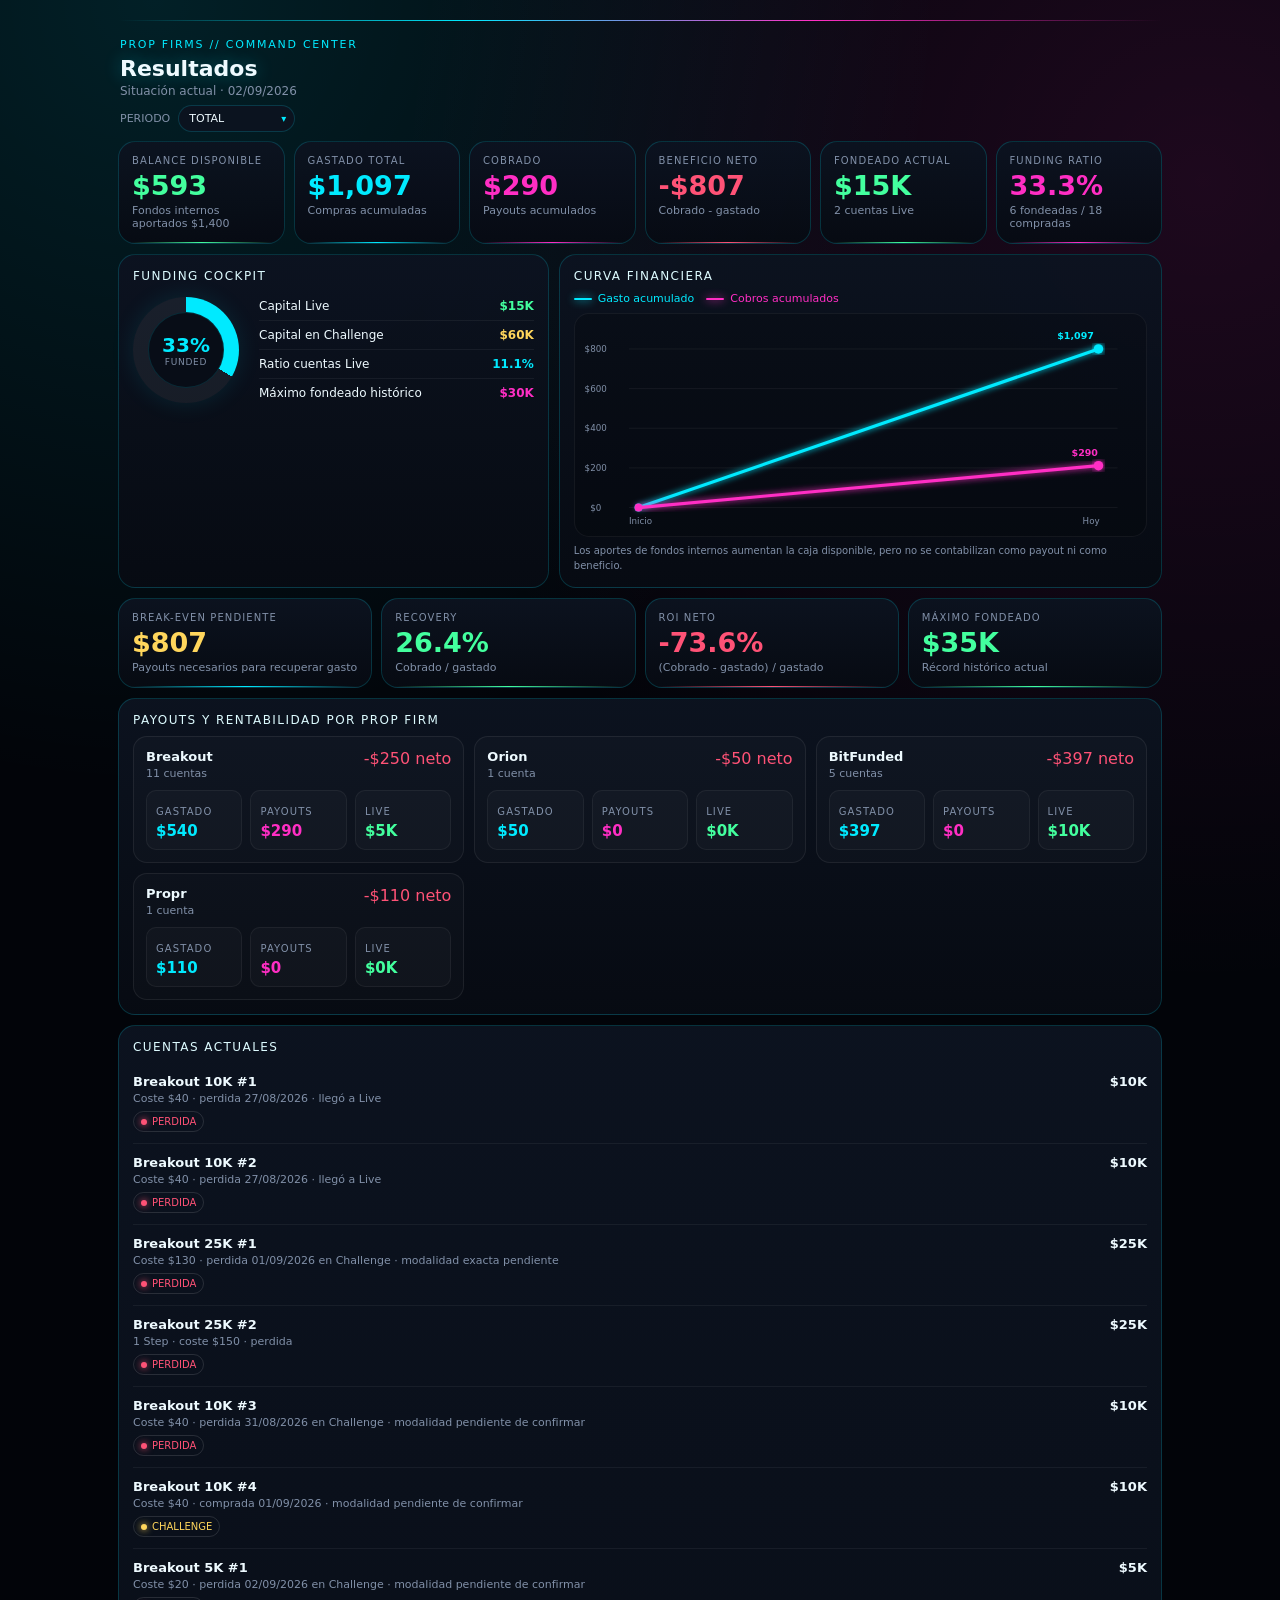
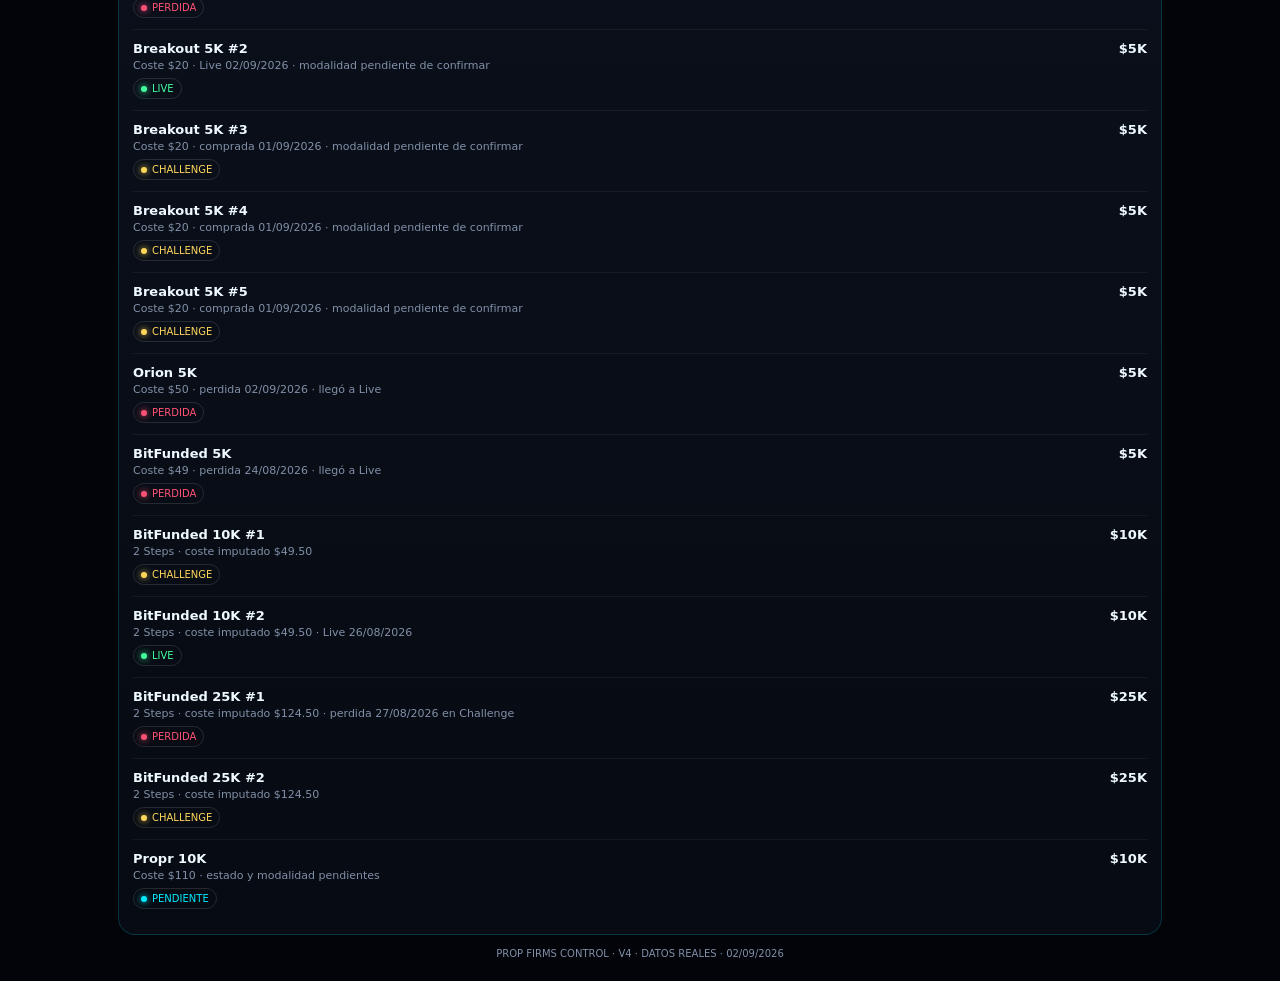
==== commit c7c73f33: "Remove live PROPR feed and load editable dashboard data" ====
--- a/index.html
+++ b/index.html
@@ -1 +1 @@
-<!doctype html><html lang="es"><head><meta charset="utf-8"><meta name="viewport" content="width=device-width,initial-scale=1,viewport-fit=cover"><title>PROP FIRMS // COMMAND CENTER V4</title><link rel="stylesheet" href="style.min.css"><link rel="stylesheet" href="propr-live.css"></head><body><div class="wrap"><div class="topline"></div><header class="hero"><div class="kicker">PROP FIRMS // COMMAND CENTER</div><h1>Resultados</h1><div class="sub" id="subtitle">Situación actual · 20/08/2026</div><div class="period-row"><span>PERIODO</span><span class="select-wrap"><select id="period"><option value="total">TOTAL</option><option value="2026-08">AGOSTO 2026</option></select></span></div></header><section class="grid results"><div class="card greenLine"><div class="label">Balance disponible</div><div class="value green" id="balance">$343</div><div class="small" id="balanceSmall">Balance inicial $1.000</div></div><div class="card"><div class="label">Gastado total</div><div class="value cyan" id="spent">$657</div><div class="small">Compras acumuladas</div></div><div class="card pinkLine"><div class="label">Cobrado</div><div class="value pink" id="paid">$0</div><div class="small">Payouts acumulados</div></div><div class="card redLine"><div class="label">Beneficio neto</div><div class="value red" id="net">-$657</div><div class="small">Cobrado - gastado</div></div><div class="card greenLine"><div class="label">Fondeado actual</div><div class="value green" id="funded">$30K</div><div class="small" id="liveCount">4 cuentas Live</div></div><div class="card pinkLine"><div class="label">Funding Ratio</div><div class="value pink" id="fundingRatio">24.0%</div><div class="small" id="fundingSmall">$30K Live / $125K comprado</div></div></section><div class="two"><section class="panel"><div class="section-title">Funding cockpit</div><div class="funding-wrap"><div class="donut" id="donut"><div class="donut-inner"><div><div class="donut-number" id="donutNumber">24%</div><div class="donut-label">Funded</div></div></div></div><div><div class="frow"><span>Capital Live</span><strong class="green" id="capitalLive">$30K</strong></div><div class="frow"><span>Capital en Challenge</span><strong class="amber" id="capitalChallenge">$95K</strong></div><div class="frow"><span>Ratio cuentas Live</span><strong class="cyan" id="ratioAccounts">44.4%</strong></div><div class="frow"><span>Máximo fondeado histórico</span><strong class="pink">$30K</strong></div></div></div></section><section class="panel"><div class="section-title">Curva financiera</div><div class="legend"><span class="cyan"><i class="swatch" style="background:var(--cyan)"></i>Gasto acumulado</span><span class="pink"><i class="swatch" style="background:var(--pink)"></i>Cobros acumulados</span></div><div class="chartbox"><svg viewBox="0 0 700 260" role="img" aria-label="Curva acumulada actual de gasto y cobros"><defs><filter id="glowC"><feGaussianBlur stdDeviation="4" result="b"/><feMerge><feMergeNode in="b"/><feMergeNode in="SourceGraphic"/></feMerge></filter><filter id="glowP"><feGaussianBlur stdDeviation="4" result="b"/><feMerge><feMergeNode in="b"/><feMergeNode in="SourceGraphic"/></feMerge></filter></defs><g stroke="rgba(255,255,255,.07)" stroke-width="1"><line x1="58" y1="34" x2="674" y2="34"/><line x1="58" y1="84" x2="674" y2="84"/><line x1="58" y1="134" x2="674" y2="134"/><line x1="58" y1="184" x2="674" y2="184"/><line x1="58" y1="234" x2="674" y2="234"/></g><g fill="#8190a8" font-size="11" font-family="system-ui"><text x="9" y="238">$0</text><text x="2" y="188">$200</text><text x="2" y="138">$400</text><text x="2" y="88">$600</text><text x="2" y="38">$800</text><text x="58" y="255">Inicio</text><text x="630" y="255">Hoy</text></g><polyline id="spendLine" points="70,234 650,70" fill="none" stroke="#00eaff" stroke-width="4" stroke-linecap="round" filter="url(#glowC)"/><circle cx="70" cy="234" r="5" fill="#00eaff"/><circle id="spendDot" cx="650" cy="70" r="6" fill="#00eaff" filter="url(#glowC)"/><polyline id="paidLine" points="70,234 650,234" fill="none" stroke="#ff2ec4" stroke-width="4" stroke-linecap="round" filter="url(#glowP)"/><circle cx="70" cy="234" r="5" fill="#ff2ec4"/><circle id="paidDot" cx="650" cy="234" r="6" fill="#ff2ec4" filter="url(#glowP)"/><g font-size="12" font-family="system-ui" font-weight="700"><text id="spendLabel" x="598" y="58" fill="#00eaff">$657</text><text id="paidLabel" x="616" y="220" fill="#ff2ec4">$0</text></g></svg></div><div class="note" id="chartNote">No tenemos las fechas exactas de las compras anteriores. Por eso la gráfica arranca con el acumulado actual. A partir del próximo movimiento, los nuevos puntos sí quedarán registrados de forma cronológica.</div></section></div><section class="grid mini" style="margin-top:10px"><div class="card"><div class="label">Break-even pendiente</div><div class="value amber" id="breakeven">$657</div><div class="small">Payouts necesarios para recuperar gasto</div></div><div class="card greenLine"><div class="label">Recovery</div><div class="value green" id="recovery">0%</div><div class="small">Cobrado / gastado</div></div><div class="card redLine"><div class="label">ROI neto</div><div class="value red" id="roi">-100%</div><div class="small">(Cobrado - gastado) / gastado</div></div><div class="card greenLine"><div class="label">Máximo fondeado</div><div class="value green">$30K</div><div class="small">Récord histórico actual</div></div></section><section class="panel"><div class="section-title">Payouts y rentabilidad por Prop Firm</div><div class="firmgrid" id="firmGrid"></div></section><section class="panel"><div class="section-title">PROPR · Live feed</div><div class="live-head"><div><div class="live-status" id="proprStatus"><span class="dot"></span>Conectando con PROPR…</div><div class="small" id="proprUpdated">Esperando primera sincronización</div></div><button id="proprRefresh" class="refresh-btn" type="button">Actualizar</button></div><section class="grid mini live-kpis"><div class="card"><div class="label">Cuentas PROPR</div><div class="value cyan" id="proprAccounts">—</div><div class="small">Intentos detectados</div></div><div class="card greenLine"><div class="label">Balance actual</div><div class="value green" id="proprBalance">—</div><div class="small">Suma cuentas con dato disponible</div></div><div class="card pinkLine"><div class="label">PnL realizado</div><div class="value pink" id="proprRealized">—</div><div class="small">Trades leídos desde PROPR</div></div><div class="card"><div class="label">PnL abierto</div><div class="value amber" id="proprUnrealized">—</div><div class="small">Posiciones abiertas</div></div></section><div id="proprAccountList" class="live-list"><div class="note">Cargando datos de PROPR…</div></div></section><section class="panel"><div class="section-title">PROPR · Live feed</div><div class="live-head"><div><div class="live-status" id="proprStatus">● Conectando con PROPR…</div><div class="small" id="proprUpdated">Esperando primera sincronización</div></div><button id="proprRefresh" class="refresh-btn" type="button">Actualizar</button></div><section class="grid mini live-kpis"><div class="card"><div class="label">Cuentas PROPR</div><div class="value cyan" id="proprAccounts">—</div><div class="small">Intentos detectados</div></div><div class="card greenLine"><div class="label">Balance actual</div><div class="value green" id="proprBalance">—</div><div class="small">Suma disponible</div></div><div class="card pinkLine"><div class="label">PnL realizado</div><div class="value pink" id="proprRealized">—</div><div class="small">Trades leídos desde PROPR</div></div><div class="card"><div class="label">PnL abierto</div><div class="value amber" id="proprUnrealized">—</div><div class="small">Posiciones abiertas</div></div></section><div id="proprAccountList" class="live-list"><div class="note">Cargando datos de PROPR…</div></div></section><section class="panel"><div class="section-title">Cuentas actuales</div><div id="accountList"></div></section><div class="footer">PROP FIRMS CONTROL · V4 · DATOS REALES · 20/08/2026</div></div><script src="app.min.js"></script><script src="propr-live.js"></script></body></html>+<!doctype html><html lang="es"><head><meta charset="utf-8"><meta name="viewport" content="width=device-width,initial-scale=1,viewport-fit=cover"><title>PROP FIRMS // COMMAND CENTER V4</title><link rel="stylesheet" href="style.min.css"></head><body><div class="wrap"><div class="topline"></div><header class="hero"><div class="kicker">PROP FIRMS // COMMAND CENTER</div><h1>Resultados</h1><div class="sub" id="subtitle">Situación actual · 20/08/2026</div><div class="period-row"><span>PERIODO</span><span class="select-wrap"><select id="period"><option value="total">TOTAL</option><option value="2026-08">AGOSTO 2026</option></select></span></div></header><section class="grid results"><div class="card greenLine"><div class="label">Balance disponible</div><div class="value green" id="balance">$343</div><div class="small" id="balanceSmall">Balance inicial $1.000</div></div><div class="card"><div class="label">Gastado total</div><div class="value cyan" id="spent">$657</div><div class="small">Compras acumuladas</div></div><div class="card pinkLine"><div class="label">Cobrado</div><div class="value pink" id="paid">$0</div><div class="small">Payouts acumulados</div></div><div class="card redLine"><div class="label">Beneficio neto</div><div class="value red" id="net">-$657</div><div class="small">Cobrado - gastado</div></div><div class="card greenLine"><div class="label">Fondeado actual</div><div class="value green" id="funded">$30K</div><div class="small" id="liveCount">4 cuentas Live</div></div><div class="card pinkLine"><div class="label">Funding Ratio</div><div class="value pink" id="fundingRatio">24.0%</div><div class="small" id="fundingSmall">$30K Live / $125K comprado</div></div></section><div class="two"><section class="panel"><div class="section-title">Funding cockpit</div><div class="funding-wrap"><div class="donut" id="donut"><div class="donut-inner"><div><div class="donut-number" id="donutNumber">24%</div><div class="donut-label">Funded</div></div></div></div><div><div class="frow"><span>Capital Live</span><strong class="green" id="capitalLive">$30K</strong></div><div class="frow"><span>Capital en Challenge</span><strong class="amber" id="capitalChallenge">$95K</strong></div><div class="frow"><span>Ratio cuentas Live</span><strong class="cyan" id="ratioAccounts">44.4%</strong></div><div class="frow"><span>Máximo fondeado histórico</span><strong class="pink">$30K</strong></div></div></div></section><section class="panel"><div class="section-title">Curva financiera</div><div class="legend"><span class="cyan"><i class="swatch" style="background:var(--cyan)"></i>Gasto acumulado</span><span class="pink"><i class="swatch" style="background:var(--pink)"></i>Cobros acumulados</span></div><div class="chartbox"><svg viewBox="0 0 700 260" role="img" aria-label="Curva acumulada actual de gasto y cobros"><defs><filter id="glowC"><feGaussianBlur stdDeviation="4" result="b"/><feMerge><feMergeNode in="b"/><feMergeNode in="SourceGraphic"/></feMerge></filter><filter id="glowP"><feGaussianBlur stdDeviation="4" result="b"/><feMerge><feMergeNode in="b"/><feMergeNode in="SourceGraphic"/></feMerge></filter></defs><g stroke="rgba(255,255,255,.07)" stroke-width="1"><line x1="58" y1="34" x2="674" y2="34"/><line x1="58" y1="84" x2="674" y2="84"/><line x1="58" y1="134" x2="674" y2="134"/><line x1="58" y1="184" x2="674" y2="184"/><line x1="58" y1="234" x2="674" y2="234"/></g><g fill="#8190a8" font-size="11" font-family="system-ui"><text x="9" y="238">$0</text><text x="2" y="188">$200</text><text x="2" y="138">$400</text><text x="2" y="88">$600</text><text x="2" y="38">$800</text><text x="58" y="255">Inicio</text><text x="630" y="255">Hoy</text></g><polyline id="spendLine" points="70,234 650,70" fill="none" stroke="#00eaff" stroke-width="4" stroke-linecap="round" filter="url(#glowC)"/><circle cx="70" cy="234" r="5" fill="#00eaff"/><circle id="spendDot" cx="650" cy="70" r="6" fill="#00eaff" filter="url(#glowC)"/><polyline id="paidLine" points="70,234 650,234" fill="none" stroke="#ff2ec4" stroke-width="4" stroke-linecap="round" filter="url(#glowP)"/><circle cx="70" cy="234" r="5" fill="#ff2ec4"/><circle id="paidDot" cx="650" cy="234" r="6" fill="#ff2ec4" filter="url(#glowP)"/><g font-size="12" font-family="system-ui" font-weight="700"><text id="spendLabel" x="598" y="58" fill="#00eaff">$657</text><text id="paidLabel" x="616" y="220" fill="#ff2ec4">$0</text></g></svg></div><div class="note" id="chartNote">No tenemos las fechas exactas de las compras anteriores. Por eso la gráfica arranca con el acumulado actual. A partir del próximo movimiento, los nuevos puntos sí quedarán registrados de forma cronológica.</div></section></div><section class="grid mini" style="margin-top:10px"><div class="card"><div class="label">Break-even pendiente</div><div class="value amber" id="breakeven">$657</div><div class="small">Payouts necesarios para recuperar gasto</div></div><div class="card greenLine"><div class="label">Recovery</div><div class="value green" id="recovery">0%</div><div class="small">Cobrado / gastado</div></div><div class="card redLine"><div class="label">ROI neto</div><div class="value red" id="roi">-100%</div><div class="small">(Cobrado - gastado) / gastado</div></div><div class="card greenLine"><div class="label">Máximo fondeado</div><div class="value green">$30K</div><div class="small">Récord histórico actual</div></div></section><section class="panel"><div class="section-title">Payouts y rentabilidad por Prop Firm</div><div class="firmgrid" id="firmGrid"></div></section><section class="panel"><div class="section-title">Cuentas actuales</div><div id="accountList"></div></section><div class="footer">PROP FIRMS CONTROL · V4 · DATOS REALES · 20/08/2026</div></div><script src="data.js"></script><script src="data.js"></script><script src="app.min.js"></script></body></html>
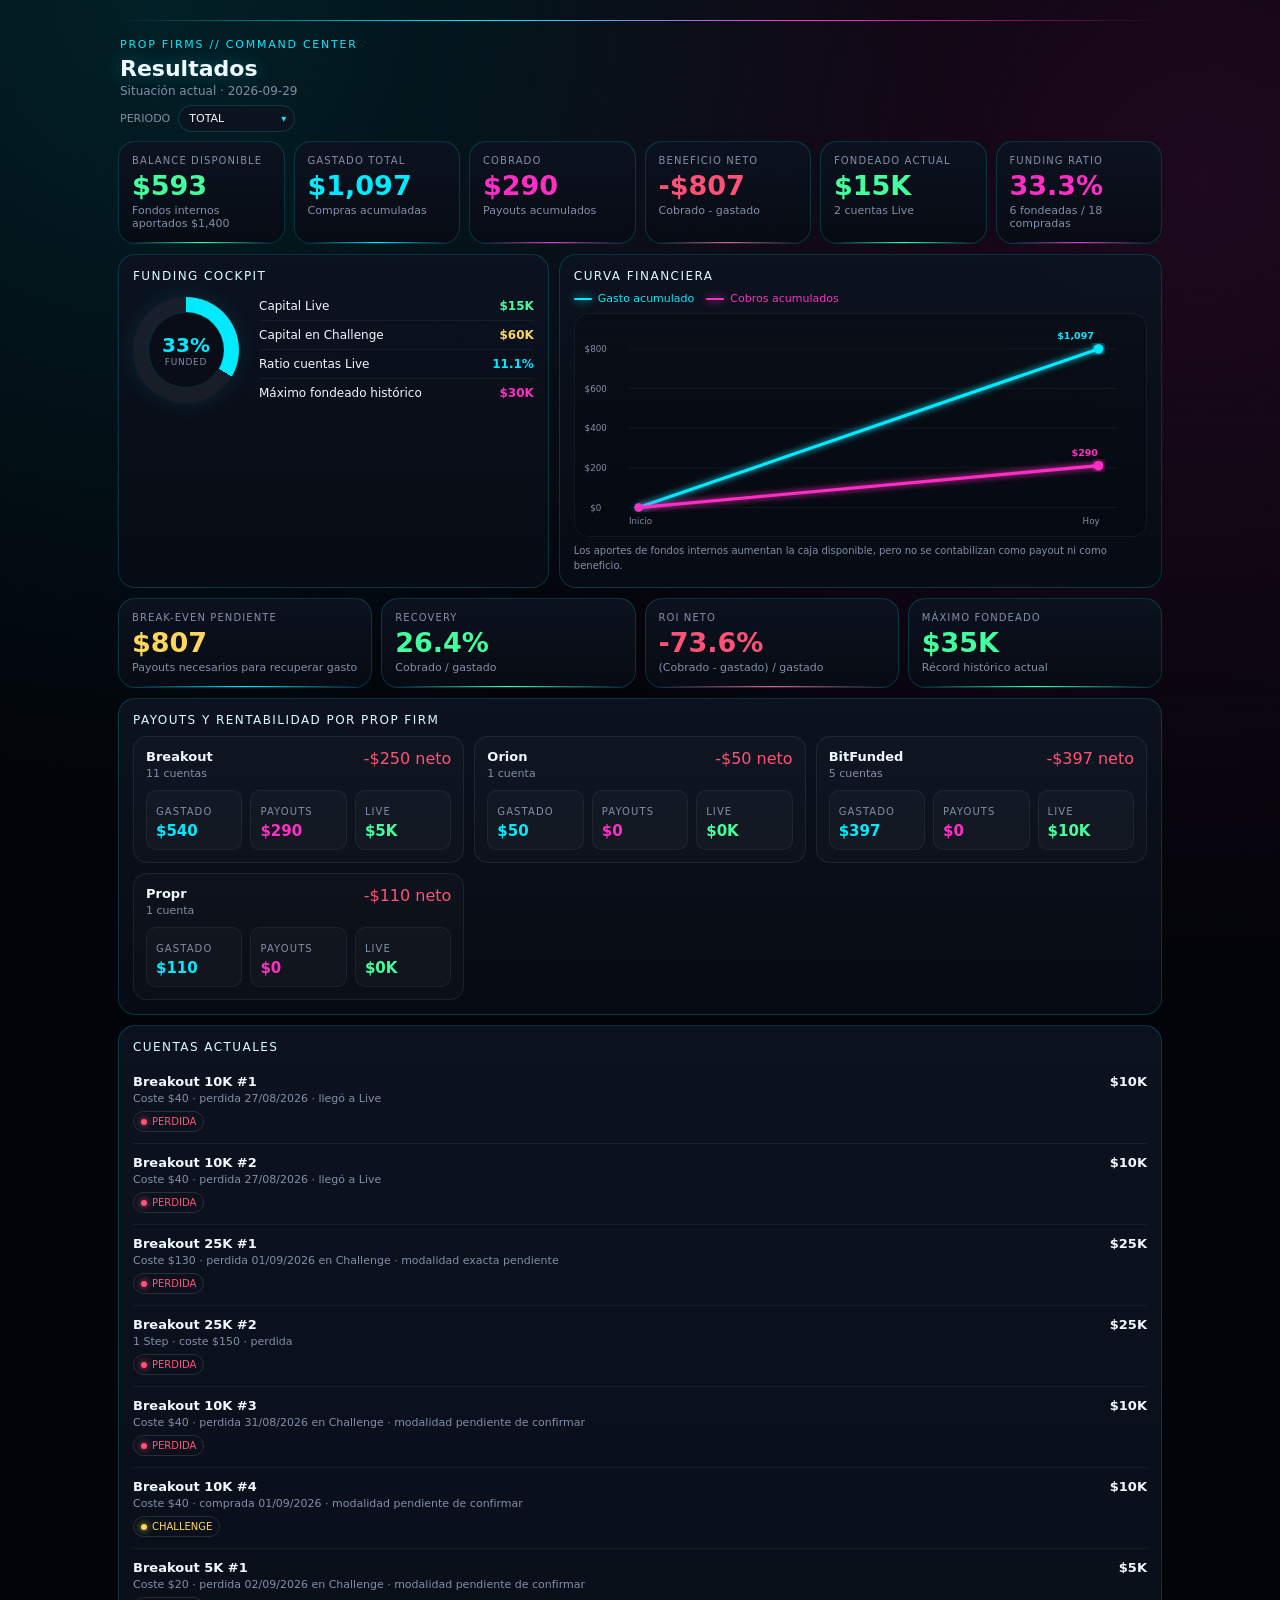
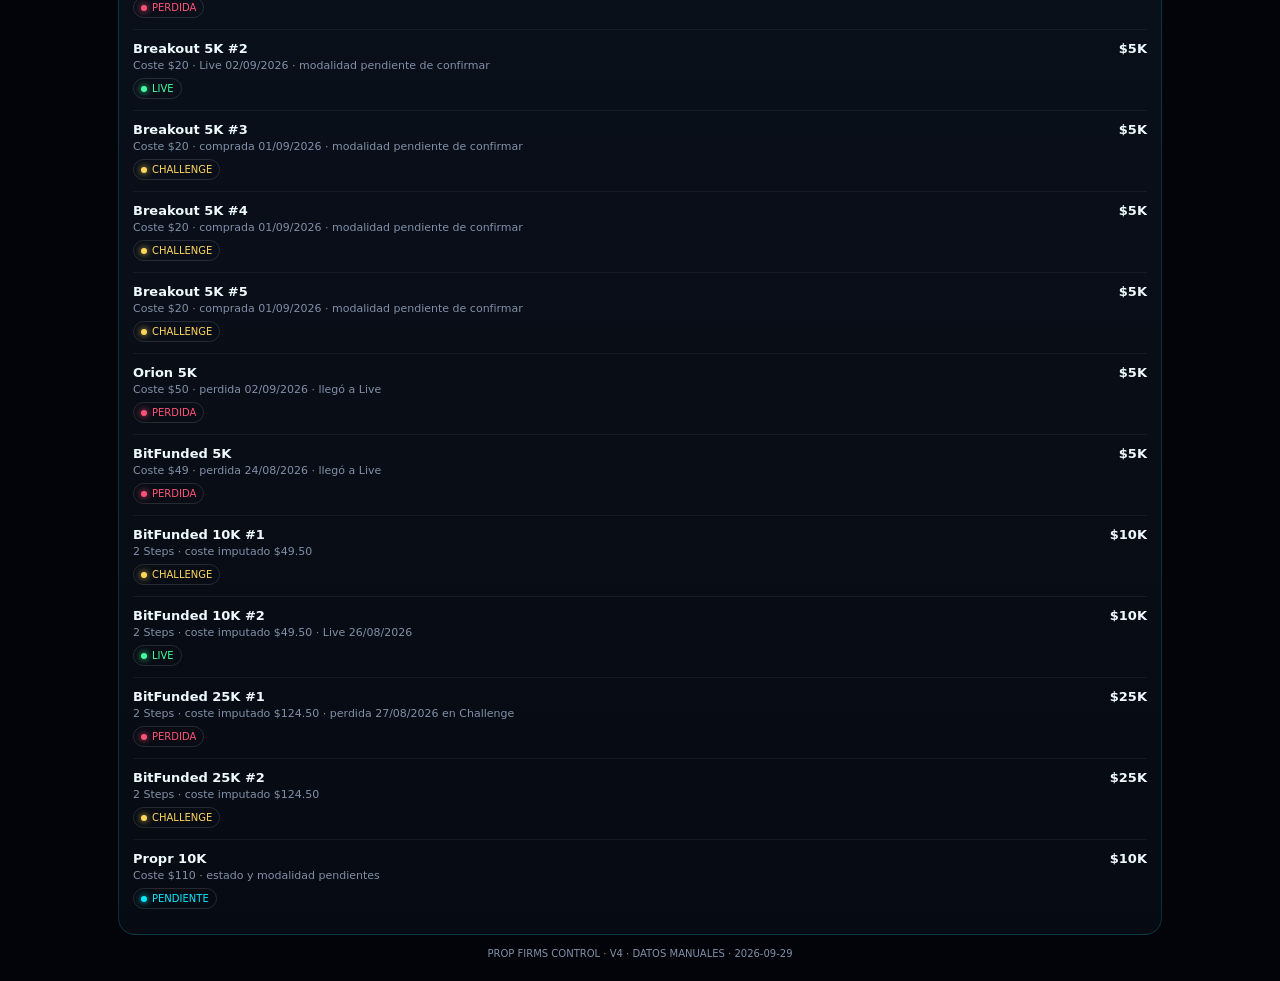
==== commit 2e06ce13: "Fix dashboard script loading order" ====
--- a/index.html
+++ b/index.html
@@ -1 +1 @@
-<!doctype html><html lang="es"><head><meta charset="utf-8"><meta name="viewport" content="width=device-width,initial-scale=1,viewport-fit=cover"><title>PROP FIRMS // COMMAND CENTER V4</title><link rel="stylesheet" href="style.min.css"></head><body><div class="wrap"><div class="topline"></div><header class="hero"><div class="kicker">PROP FIRMS // COMMAND CENTER</div><h1>Resultados</h1><div class="sub" id="subtitle">Situación actual · 20/08/2026</div><div class="period-row"><span>PERIODO</span><span class="select-wrap"><select id="period"><option value="total">TOTAL</option><option value="2026-08">AGOSTO 2026</option></select></span></div></header><section class="grid results"><div class="card greenLine"><div class="label">Balance disponible</div><div class="value green" id="balance">$343</div><div class="small" id="balanceSmall">Balance inicial $1.000</div></div><div class="card"><div class="label">Gastado total</div><div class="value cyan" id="spent">$657</div><div class="small">Compras acumuladas</div></div><div class="card pinkLine"><div class="label">Cobrado</div><div class="value pink" id="paid">$0</div><div class="small">Payouts acumulados</div></div><div class="card redLine"><div class="label">Beneficio neto</div><div class="value red" id="net">-$657</div><div class="small">Cobrado - gastado</div></div><div class="card greenLine"><div class="label">Fondeado actual</div><div class="value green" id="funded">$30K</div><div class="small" id="liveCount">4 cuentas Live</div></div><div class="card pinkLine"><div class="label">Funding Ratio</div><div class="value pink" id="fundingRatio">24.0%</div><div class="small" id="fundingSmall">$30K Live / $125K comprado</div></div></section><div class="two"><section class="panel"><div class="section-title">Funding cockpit</div><div class="funding-wrap"><div class="donut" id="donut"><div class="donut-inner"><div><div class="donut-number" id="donutNumber">24%</div><div class="donut-label">Funded</div></div></div></div><div><div class="frow"><span>Capital Live</span><strong class="green" id="capitalLive">$30K</strong></div><div class="frow"><span>Capital en Challenge</span><strong class="amber" id="capitalChallenge">$95K</strong></div><div class="frow"><span>Ratio cuentas Live</span><strong class="cyan" id="ratioAccounts">44.4%</strong></div><div class="frow"><span>Máximo fondeado histórico</span><strong class="pink">$30K</strong></div></div></div></section><section class="panel"><div class="section-title">Curva financiera</div><div class="legend"><span class="cyan"><i class="swatch" style="background:var(--cyan)"></i>Gasto acumulado</span><span class="pink"><i class="swatch" style="background:var(--pink)"></i>Cobros acumulados</span></div><div class="chartbox"><svg viewBox="0 0 700 260" role="img" aria-label="Curva acumulada actual de gasto y cobros"><defs><filter id="glowC"><feGaussianBlur stdDeviation="4" result="b"/><feMerge><feMergeNode in="b"/><feMergeNode in="SourceGraphic"/></feMerge></filter><filter id="glowP"><feGaussianBlur stdDeviation="4" result="b"/><feMerge><feMergeNode in="b"/><feMergeNode in="SourceGraphic"/></feMerge></filter></defs><g stroke="rgba(255,255,255,.07)" stroke-width="1"><line x1="58" y1="34" x2="674" y2="34"/><line x1="58" y1="84" x2="674" y2="84"/><line x1="58" y1="134" x2="674" y2="134"/><line x1="58" y1="184" x2="674" y2="184"/><line x1="58" y1="234" x2="674" y2="234"/></g><g fill="#8190a8" font-size="11" font-family="system-ui"><text x="9" y="238">$0</text><text x="2" y="188">$200</text><text x="2" y="138">$400</text><text x="2" y="88">$600</text><text x="2" y="38">$800</text><text x="58" y="255">Inicio</text><text x="630" y="255">Hoy</text></g><polyline id="spendLine" points="70,234 650,70" fill="none" stroke="#00eaff" stroke-width="4" stroke-linecap="round" filter="url(#glowC)"/><circle cx="70" cy="234" r="5" fill="#00eaff"/><circle id="spendDot" cx="650" cy="70" r="6" fill="#00eaff" filter="url(#glowC)"/><polyline id="paidLine" points="70,234 650,234" fill="none" stroke="#ff2ec4" stroke-width="4" stroke-linecap="round" filter="url(#glowP)"/><circle cx="70" cy="234" r="5" fill="#ff2ec4"/><circle id="paidDot" cx="650" cy="234" r="6" fill="#ff2ec4" filter="url(#glowP)"/><g font-size="12" font-family="system-ui" font-weight="700"><text id="spendLabel" x="598" y="58" fill="#00eaff">$657</text><text id="paidLabel" x="616" y="220" fill="#ff2ec4">$0</text></g></svg></div><div class="note" id="chartNote">No tenemos las fechas exactas de las compras anteriores. Por eso la gráfica arranca con el acumulado actual. A partir del próximo movimiento, los nuevos puntos sí quedarán registrados de forma cronológica.</div></section></div><section class="grid mini" style="margin-top:10px"><div class="card"><div class="label">Break-even pendiente</div><div class="value amber" id="breakeven">$657</div><div class="small">Payouts necesarios para recuperar gasto</div></div><div class="card greenLine"><div class="label">Recovery</div><div class="value green" id="recovery">0%</div><div class="small">Cobrado / gastado</div></div><div class="card redLine"><div class="label">ROI neto</div><div class="value red" id="roi">-100%</div><div class="small">(Cobrado - gastado) / gastado</div></div><div class="card greenLine"><div class="label">Máximo fondeado</div><div class="value green">$30K</div><div class="small">Récord histórico actual</div></div></section><section class="panel"><div class="section-title">Payouts y rentabilidad por Prop Firm</div><div class="firmgrid" id="firmGrid"></div></section><section class="panel"><div class="section-title">Cuentas actuales</div><div id="accountList"></div></section><div class="footer">PROP FIRMS CONTROL · V4 · DATOS REALES · 20/08/2026</div></div><script src="data.js"></script><script src="data.js"></script><script src="app.min.js"></script></body></html>+<!doctype html><html lang="es"><head><meta charset="utf-8"><meta name="viewport" content="width=device-width,initial-scale=1,viewport-fit=cover"><title>PROP FIRMS // COMMAND CENTER V4</title><link rel="stylesheet" href="style.min.css"></head><body><div class="wrap"><div class="topline"></div><header class="hero"><div class="kicker">PROP FIRMS // COMMAND CENTER</div><h1>Resultados</h1><div class="sub" id="subtitle">Situación actual · 20/08/2026</div><div class="period-row"><span>PERIODO</span><span class="select-wrap"><select id="period"><option value="total">TOTAL</option><option value="2026-08">AGOSTO 2026</option></select></span></div></header><section class="grid results"><div class="card greenLine"><div class="label">Balance disponible</div><div class="value green" id="balance">$343</div><div class="small" id="balanceSmall">Balance inicial $1.000</div></div><div class="card"><div class="label">Gastado total</div><div class="value cyan" id="spent">$657</div><div class="small">Compras acumuladas</div></div><div class="card pinkLine"><div class="label">Cobrado</div><div class="value pink" id="paid">$0</div><div class="small">Payouts acumulados</div></div><div class="card redLine"><div class="label">Beneficio neto</div><div class="value red" id="net">-$657</div><div class="small">Cobrado - gastado</div></div><div class="card greenLine"><div class="label">Fondeado actual</div><div class="value green" id="funded">$30K</div><div class="small" id="liveCount">4 cuentas Live</div></div><div class="card pinkLine"><div class="label">Funding Ratio</div><div class="value pink" id="fundingRatio">24.0%</div><div class="small" id="fundingSmall">$30K Live / $125K comprado</div></div></section><div class="two"><section class="panel"><div class="section-title">Funding cockpit</div><div class="funding-wrap"><div class="donut" id="donut"><div class="donut-inner"><div><div class="donut-number" id="donutNumber">24%</div><div class="donut-label">Funded</div></div></div></div><div><div class="frow"><span>Capital Live</span><strong class="green" id="capitalLive">$30K</strong></div><div class="frow"><span>Capital en Challenge</span><strong class="amber" id="capitalChallenge">$95K</strong></div><div class="frow"><span>Ratio cuentas Live</span><strong class="cyan" id="ratioAccounts">44.4%</strong></div><div class="frow"><span>Máximo fondeado histórico</span><strong class="pink">$30K</strong></div></div></div></section><section class="panel"><div class="section-title">Curva financiera</div><div class="legend"><span class="cyan"><i class="swatch" style="background:var(--cyan)"></i>Gasto acumulado</span><span class="pink"><i class="swatch" style="background:var(--pink)"></i>Cobros acumulados</span></div><div class="chartbox"><svg viewBox="0 0 700 260" role="img" aria-label="Curva acumulada actual de gasto y cobros"><defs><filter id="glowC"><feGaussianBlur stdDeviation="4" result="b"/><feMerge><feMergeNode in="b"/><feMergeNode in="SourceGraphic"/></feMerge></filter><filter id="glowP"><feGaussianBlur stdDeviation="4" result="b"/><feMerge><feMergeNode in="b"/><feMergeNode in="SourceGraphic"/></feMerge></filter></defs><g stroke="rgba(255,255,255,.07)" stroke-width="1"><line x1="58" y1="34" x2="674" y2="34"/><line x1="58" y1="84" x2="674" y2="84"/><line x1="58" y1="134" x2="674" y2="134"/><line x1="58" y1="184" x2="674" y2="184"/><line x1="58" y1="234" x2="674" y2="234"/></g><g fill="#8190a8" font-size="11" font-family="system-ui"><text x="9" y="238">$0</text><text x="2" y="188">$200</text><text x="2" y="138">$400</text><text x="2" y="88">$600</text><text x="2" y="38">$800</text><text x="58" y="255">Inicio</text><text x="630" y="255">Hoy</text></g><polyline id="spendLine" points="70,234 650,70" fill="none" stroke="#00eaff" stroke-width="4" stroke-linecap="round" filter="url(#glowC)"/><circle cx="70" cy="234" r="5" fill="#00eaff"/><circle id="spendDot" cx="650" cy="70" r="6" fill="#00eaff" filter="url(#glowC)"/><polyline id="paidLine" points="70,234 650,234" fill="none" stroke="#ff2ec4" stroke-width="4" stroke-linecap="round" filter="url(#glowP)"/><circle cx="70" cy="234" r="5" fill="#ff2ec4"/><circle id="paidDot" cx="650" cy="234" r="6" fill="#ff2ec4" filter="url(#glowP)"/><g font-size="12" font-family="system-ui" font-weight="700"><text id="spendLabel" x="598" y="58" fill="#00eaff">$657</text><text id="paidLabel" x="616" y="220" fill="#ff2ec4">$0</text></g></svg></div><div class="note" id="chartNote">No tenemos las fechas exactas de las compras anteriores. Por eso la gráfica arranca con el acumulado actual. A partir del próximo movimiento, los nuevos puntos sí quedarán registrados de forma cronológica.</div></section></div><section class="grid mini" style="margin-top:10px"><div class="card"><div class="label">Break-even pendiente</div><div class="value amber" id="breakeven">$657</div><div class="small">Payouts necesarios para recuperar gasto</div></div><div class="card greenLine"><div class="label">Recovery</div><div class="value green" id="recovery">0%</div><div class="small">Cobrado / gastado</div></div><div class="card redLine"><div class="label">ROI neto</div><div class="value red" id="roi">-100%</div><div class="small">(Cobrado - gastado) / gastado</div></div><div class="card greenLine"><div class="label">Máximo fondeado</div><div class="value green">$30K</div><div class="small">Récord histórico actual</div></div></section><section class="panel"><div class="section-title">Payouts y rentabilidad por Prop Firm</div><div class="firmgrid" id="firmGrid"></div></section><section class="panel"><div class="section-title">Cuentas actuales</div><div id="accountList"></div></section><div class="footer">PROP FIRMS CONTROL · V4 · DATOS REALES · 20/08/2026</div></div><script src="data.js"></script><script src="app.min.js"></script></body></html>
